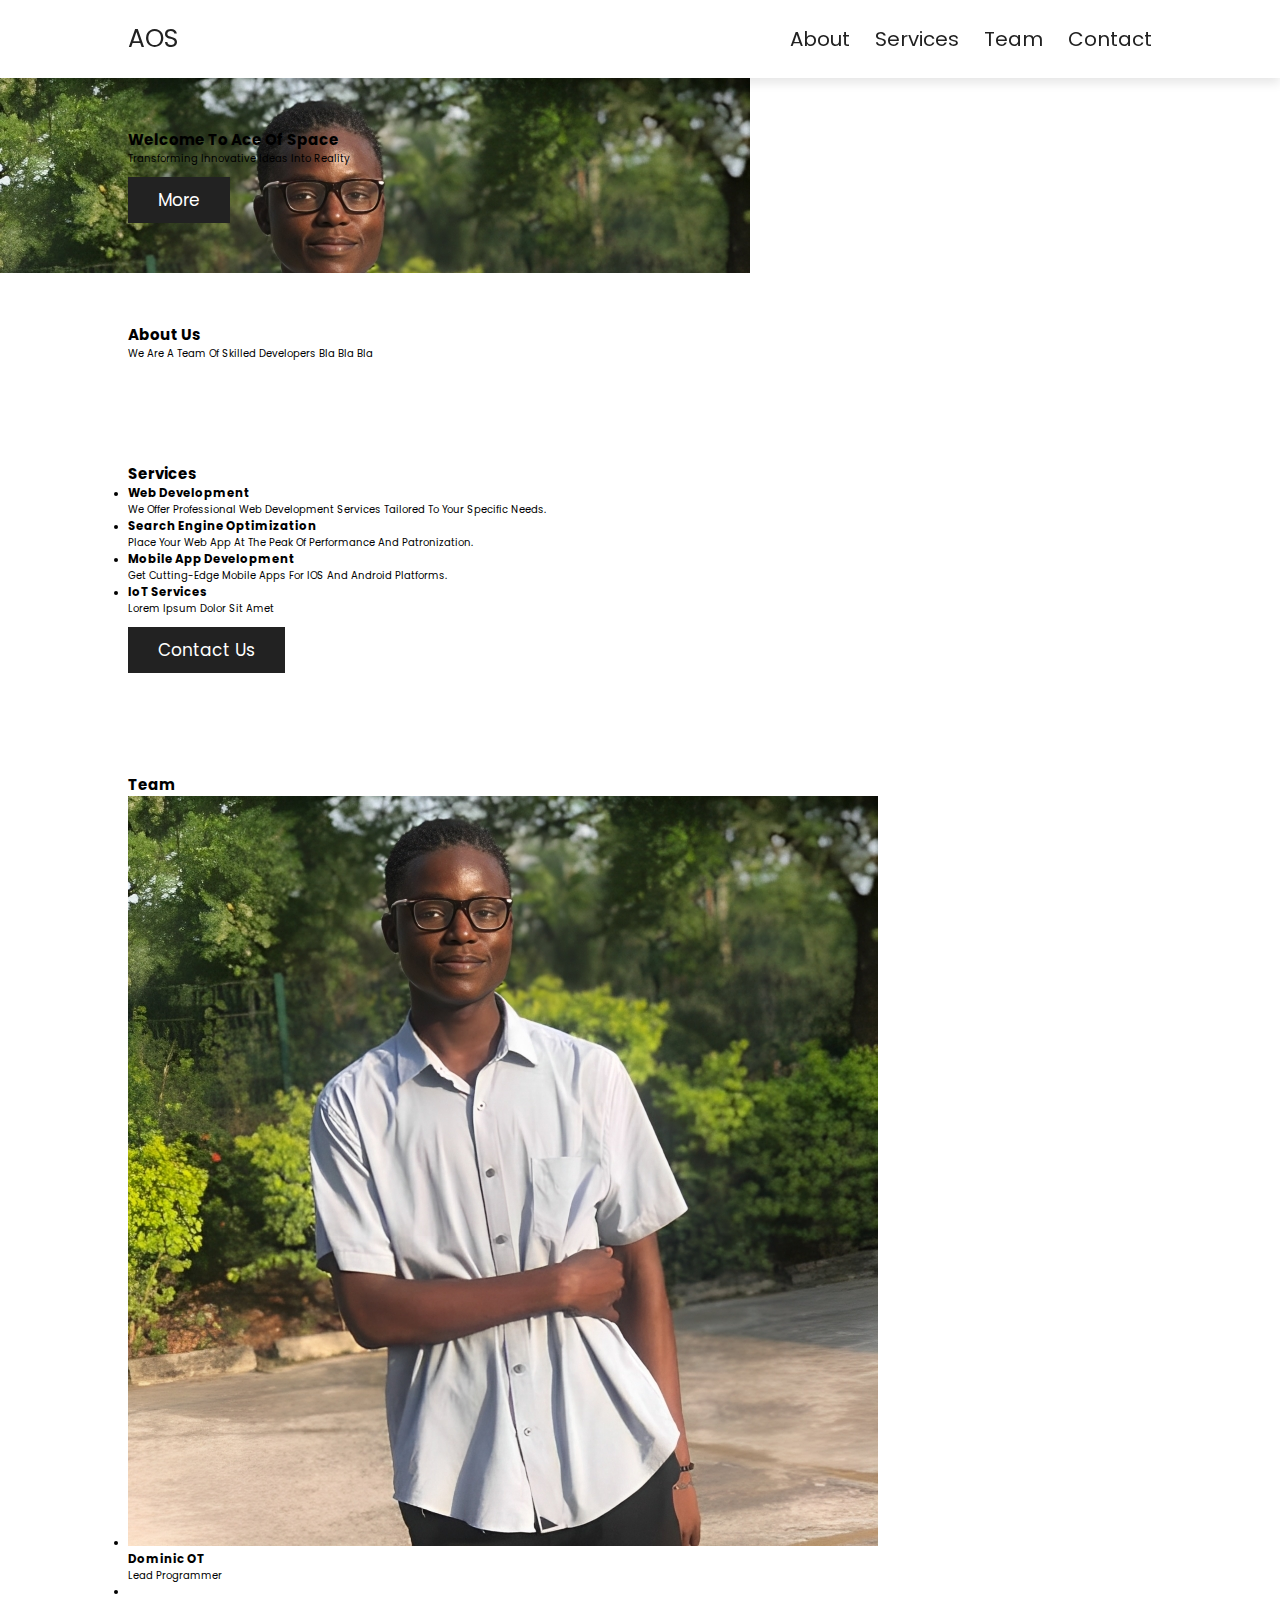
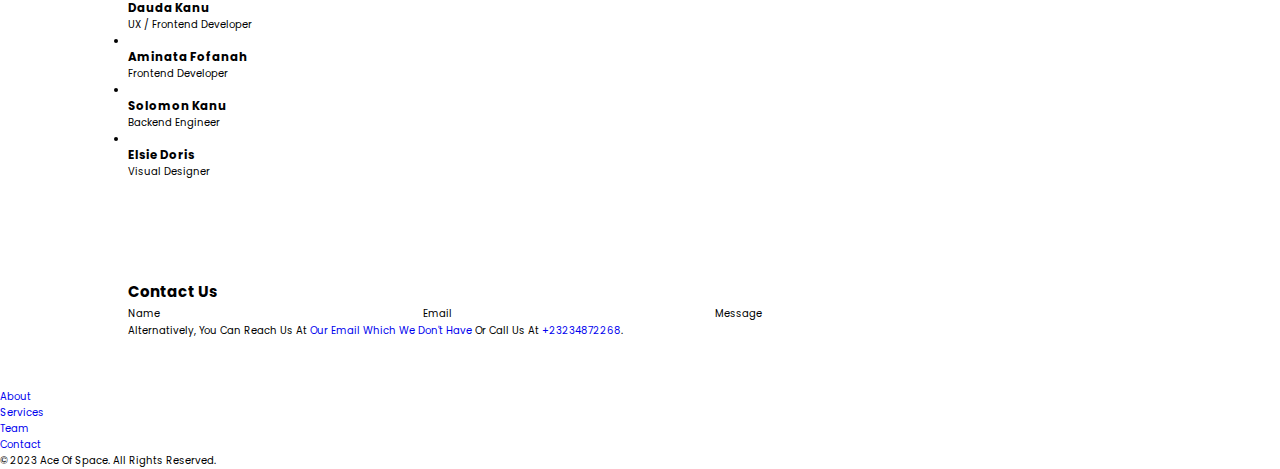
==== public/index.html @ c1888fa3 "Merge pull request #15 from dominicOT/main" ====
<!DOCTYPE html>
<html lang="en">
<head>

  <meta charset="UTF-8">
  <meta http-equiv="X-UA-Compatible" content="IE=edge">
  <meta name="viewport" content="width=device-width, initial-scale=1.0">


  <title> Ace of Space </title>
  <link rel="stylesheet" href="styles/styles.css" >
</head>
  
<body>


  <section class="header">
  
    <a href="index.html" class="logo">AOS</a>
  
    <nav class="navbar">
      <a href="#about"> About </a>
      <a href="#services"> Services </a>
      <a href="#team"> Team </a>
      <a href="#contact"> Contact </a>
    </nav>
  
    <div id="menu-btn" class="fas fa-bars"></div>
  
  </section>
  

<!--   ---------------------------------------------------------------------------------------- -->

  
<!-- intro -->
  <section id="intro" style="background:url(images/dominic.png) no-repeat">
    
    <h2>Welcome to Ace of Space</h2>
    
    <p>Transforming Innovative Ideas Into Reality</p>

    <a href="#contact" class="btn">More</a>
  </section>



<!--   ---------------------------------------------------------------------------------------- -->
  
  <!-- About Us -->
  <section id="about">
    <h2>About Us</h2>
    <p> We are a team of skilled developers bla bla bla </p>
  </section>



<!--   ---------------------------------------------------------------------------------------- -->
  

  <section id="services">
    <h2>Services</h2>
    <ul>
      <li>
        <h3>Web Development</h3>
        <p>We offer professional web development services tailored to your specific needs.</p>
      </li>
      
      <li>
        <h3>Search Engine Optimization</h3>
        <p>Place your web app at the peak of performance and patronization.</p>
      </li>
      
      <li>
        <h3>Mobile App Development</h3>
        <p>Get cutting-edge mobile apps for iOS and Android platforms.</p>
      </li>

      <li>
        <h3>IoT Services</h3>
        <p>lorem ipsum dolor sit amet</p>
      </li>

    </ul>
    
    <a href="#contact" class="btn">Contact Us</a>
  </section>


<!--   ---------------------------------------------------------------------------------------- -->
  
  <!-- Team -->
  <section id="team">
    <h2>Team</h2>
    <ul>
      <li>
        <img src="images/dominic.png" alt="">
        <h3> Dominic OT </h3>
        <p> Lead Programmer </p>
      </li>
      
      <li>
        <img src="images/me.jpg" alt="">
        <h3> Dauda Kanu </h3>
        <p> UX / Frontend Developer </p>
      </li>
      
      <li>
        <img src="aminata.jpg" alt="">
        <h3> Aminata Fofanah </h3>
        <p> Frontend Developer </p>
      </li>
      
      <li>
        <img src="" alt="">
        <h3> Solomon Kanu </h3>
        <p> Backend Engineer </p>
      </li>
      
      <li>
        <img src="" alt="">
        <h3> Elsie Doris </h3>
        <p> Visual Designer </p>
      </li>
      
    </ul>
  </section>


  
<!--   ---------------------------------------------------------------------------------------- -->
  

<section id="contact">
    <h2>Contact Us</h2>
    <form>
      <label>Name</label>
      <input type="text" required>
      
      <label>Email</label>
      <input type="email" required>
      
      <label>Message</label>
      <input type="text" required>
    </form>
    <p>Alternatively, you can reach us at <a href="mailto:info@example.com">our email which we don't have</a> or call us at <a href="tel:+23234872268">+23234872268</a>.</p>
  </section>


<!--   ---------------------------------------------------------------------------------------- -->

  
  <!-- Footer -->
  <footer>
    <nav>
      <ul>
        <li><a href="#about">About</a></li>
        <li><a href="#services">Services</a></li>
        <li><a href="#team">Team</a></li>
        <li><a href="#contact">Contact</a></li>
      </ul>
    </nav>
    <p>&copy; 2023 Ace of Space. All rights reserved.</p>
  </footer>
  
<script src="script.js"></script>

</body>
</html>
---- public/styles/styles.css ----
@import url('https://fonts.googleapis.com/css2?family=Poppins:wght@100;200;300;400;500;600&display=swap');

:root{
   --main-color:#8e44ad;
   --black:#222;
   --white:#fff;
   --light-black:#777;
   --light-white:#fff9;
   --dark-bg:rgba(0,0,0,.7);
   --light-bg:#eee;
   --border:.1rem solid var(--black);
   --box-shadow:0 .5rem 1rem rgba(0,0,0,.1);
   --text-shadow:0 1.5rem 3rem rgba(0,0,0,.3);
}

*{
   font-family: 'Poppins', sans-serif;
   margin:0; padding:0;
   box-sizing: border-box;
   outline: none; border:none;
   text-decoration: none;
   text-transform: capitalize;
}

html{
   font-size: 62.5%;
   overflow-x: hidden;
}

html::-webkit-scrollbar{
   width: 1rem;
}

html::-webkit-scrollbar-track{
   background-color: var(--white);
}

html::-webkit-scrollbar-thumb{
   background-color: var(--main-color);
}

section{
   padding:5rem 10%;
}

@keyframes fadeIn {
   0%{
      transform: scale(0);
      opacity: 0;
   }
}

.heading{
   background-size: cover !important;
   background-position: center !important;
   padding-top: 10rem;
   padding-bottom:15rem;
   display: flex;
   align-items: center;
   justify-content: center;
}

.heading h1{
   font-size: 10rem;
   text-transform: uppercase;
   color:var(--white);
   text-shadow: var(--text-shadow);
}

.btn{
   display: inline-block;
   background: var(--black);
   margin-top: 1rem;
   color:var(--white);
   font-size: 1.7rem;
   padding:1rem 3rem;
   cursor: pointer;
}

.btn:hover{
   background: var(--main-color);
}

.heading-title{
   text-align: center;
   margin-bottom: 3rem;
   font-size: 6rem;
   text-transform: uppercase;
   color:var(--black);
}

.header{
   position: sticky;
   top:0; left:0; right:0;
   z-index: 1000;
   background-color: var(--white);
   display: flex;
   padding-top: 2rem;
   padding-bottom: 2rem;
   box-shadow: var(--box-shadow);
   align-items: center;
   justify-content: space-between;
}

.header .logo{
   font-size: 2.5rem;
   color:var(--black);
}

.header .navbar a{
   font-size: 2rem;
   margin-left: 2rem;
   color:var(--black);
}

.header .navbar span {
   font-size: 2rem;
   margin-left: 2rem;
   color: var(--main-color)
}

.header .navbar a:hover{
   color:var(--main-color);
}

#menu-btn{
   font-size: 2.5rem;
   cursor: pointer;
   color:var(--black);
   display: none;
}

.home{
   padding:0;
}

.home .slide{
   text-align: center;
   padding:2rem;
   display: flex;
   align-items: center;
   justify-content: center;
   background-size: cover !important;
   background-position: center !important;
   min-height: 60rem;
}

.home .slide .content{
   width: 85rem;
   display: none;
}

.home .swiper-slide-active .content{
   display: inline-block;
}

.home .slide .content span{
   display: block;
   font-size: 2.2rem;
   color: var(--light-white);
   padding-bottom: 1rem;
   animation:fadeIn .2s linear backwards .2s;
}

.home .slide .content h3{
   font-size: 6vw;
   color:var(--white);
   text-transform: uppercase;
   line-height: 1;
   text-shadow: var(--text-shadow);
   padding:1rem 0;
   animation:fadeIn .2s linear backwards .4s;
}

.home .slide .content .btn{
   animation:fadeIn .2s linear backwards .6s;
}

.home .swiper-button-next,
.home .swiper-button-prev{
   top:inherit;
   left: inherit;
   bottom: 0;
   right: 0;
   height: 7rem;
   width: 7rem;
   background: var(--white);
   color:var(--black);
}

.home .swiper-button-next:hover,
.home .swiper-button-prev:hover{
   background: var(--main-color);
   color:var(--white);
}

.home .swiper-button-next::after,
.home .swiper-button-prev::after{
   font-size: 2rem;
}

.home .swiper-button-prev{
   right: 7rem;
}

.services .box-container{
   display: grid;
   grid-template-columns: repeat(auto-fit, minmax(16rem, 1fr));
   gap: 1.5rem;
}

.services .box-container .box{
   padding:3rem 2rem;
   text-align: center;
   background: var(--main-color);
   cursor: pointer;
}

.services .box-container .box:hover{
   background: var(--black);
}

.services .box-container .box img{
   height: 7rem;
}

.services .box-container .box h3{
   color:var(--white);
   font-size: 1.7rem;
   padding-top: 1rem;
}

.home-about{
   display: flex;
   align-items: center;
   flex-wrap: wrap;
}

.home-about .image{
   flex:1 1 41rem;
}

.home-about .image img{
   width: 100%;
}

.home-about .content{
   flex:1 1 41rem;
   padding:3rem;
   background: var(--light-bg);
}

.home-about .content h3{
   font-size: 3rem;
   color:var(--black);
}

.home-about .content p{
   font-size: 1.5rem;
   padding:1rem 0;
   line-height: 2;
   color:var(--black);
}

.home-packages{
   background: var(--light-bg);
}

.home-packages .box-container{
   display: grid;
   grid-template-columns: repeat(auto-fit, minmax(30rem, 1fr));
   gap: 2rem;
}

.home-packages .box-container .box{
   border:var(--border);
   box-shadow: var(--box-shadow);
   background: var(--white);
}

.home-packages .box-container .box:hover .image img{
   transform: scale(1.1);
}

.home-packages .box-container .box .image{
   height: 25rem;
   overflow: hidden;
}

.home-packages .box-container .box .image img{
   height: 100%;
   width: 100%;
   object-fit: cover;
   transition: .2s linear;
}

.home-packages .box-container .box .content{
   padding:2rem;
   text-align: center;
}

.home-packages .box-container .box .content h3{
   font-size: 2.5rem;
   color:var(--black);
}

.home-packages .box-container .box .content p{
   font-size: 1.5rem;
   color:var(--light-black);
   line-height: 2;
   padding:1rem 0;
}

.home-packages .load-more{
   text-align: center;
   margin-top: 2rem;
}

.home-offer{
   text-align: center;
}

.home-offer .content{
   max-width:70rem;
   margin:0 auto;
}

.home-offer .content h3{
   font-size: 3.5rem;
   text-transform: uppercase;
   color:var(--black);
}

.home-offer .content p{
   font-size: 1.5rem;
   color:var(--light-black);
   line-height: 2;
   padding:1rem 0;
}

.about{
   display: flex;
   align-items: center;
   flex-wrap: wrap;
   gap:3rem;
}

.about .image{
   flex:1 1 41rem;
}

.about .image img{
   width: 100%;
}

.about .content{
   flex:1 1 41rem;
   text-align: center;
}

.about .content h3{
   font-size: 3rem;
   color:var(--black);
}

.about .content p{
   font-size: 1.5rem;
   color:var(--light-black);
   line-height: 2;
   padding:1rem 0;
}

.about .content .icons-container{
   margin-top: 2rem;
   display: flex;
   flex-wrap: wrap;
   gap:1.5rem;
   align-items: flex-end;
}

.about .content .icons-container .icons{
   background: var(--light-bg);
   padding:2rem;
   flex:1 1 16rem;
}

.about .content .icons-container .icons i{
   font-size: 4rem;
   margin-bottom: 2rem;
   color:var(--main-color);
}

.about .content .icons-container .icons span{
   font-size: 1.5rem;
   color:var(--light-black);
   display:block;
}

.reviews{
   background: var(--light-bg);
}

.reviews .slide{
   padding:2rem;
   border:var(--border);
   background: var(--white);
   text-align: center;
   box-shadow: var(--box-shadow);
   user-select: none;
}

.reviews .slide .stars{
   padding-bottom: .5rem;
}

.reviews .slide .stars i{
   font-size: 1.7rem;
   color:var(--main-color);
}

.reviews .slide p{
   font-size: 1.5rem;
   color:var(--light-black);
   line-height: 2;
   padding:1rem 0;
}

.reviews .slide h3{
   font-size: 2rem;
   color:var(--black);
}

.reviews .slide span{
   font-size: 1.5rem;
   color:var(--main-color);
   display: block;
}

.reviews .slide img{
   height: 7rem;
   width: 7rem;
   border-radius: 50%;
   margin-top: 1rem;
}

.packages .box-container{
   display: grid;
   grid-template-columns: repeat(auto-fit, minmax(30rem, 1fr));
   gap: 2rem;
}

.packages .box-container .box{
   border:var(--border);
   box-shadow: var(--box-shadow);
   background: var(--white);
   display: none;
}

.packages .box-container .box:nth-child(1),
.packages .box-container .box:nth-child(2),
.packages .box-container .box:nth-child(3),
.packages .box-container .box:nth-child(4),
.packages .box-container .box:nth-child(5),
.packages .box-container .box:nth-child(6){
   display: inline-block;
}

.packages .box-container .box:hover .image img{
   transform: scale(1.1);
}

.packages .box-container .box .image{
   height: 25rem;
   overflow: hidden;
}

.packages .box-container .box .image img{
   height: 100%;
   width: 100%;
   object-fit: cover;
   transition: .2s linear;
}

.packages .box-container .box .content{
   padding:2rem;
   text-align: center;
}

.packages .box-container .box .content h3{
   font-size: 2.5rem;
   color:var(--black);
}

.packages .box-container .box .content p{
   font-size: 1.5rem;
   color:var(--light-black);
   line-height: 2;
   padding:1rem 0;
}

.packages .load-more{
   text-align: center;
   margin-top: 2rem;
}

.booking .book-form{
   padding:2rem;
   background: var(--light-bg);
}

.booking .book-form .flex{
   display: flex;
   flex-wrap: wrap;
   gap:2rem;
}

.booking .book-form .flex .inputBox{
   flex:1 1 41rem;
}

.booking .book-form .flex .inputBox input{
   width: 100%;
   padding:1.2rem 1.4rem;
   font-size: 1.6rem;
   color:var(--light-black);
   text-transform: none;
   margin-top: 1.5rem;
   border:var(--border);
}

.booking .book-form .flex .inputBox input:focus{
   background: var(--black);
   color:var(--white);
}

.booking .book-form .flex .inputBox input:focus::placeholder{
   color:var(--light-white);
}

.booking .book-form .flex .inputBox span{
   font-size: 1.5rem;
   color:var(--light-black);
}

.booking .book-form .btn{
   margin-top: 2rem;
}

.questions .qanda{
   padding:2rem;
   background: var(--light-bg);
}

.questions .qanda .flex{
   display: flex;
   flex-wrap: wrap;
   gap:2rem;
}

.questions .qanda .flex .inputBox{
   flex:1 1 41rem;
}

.questions .qanda .flex .inputBox input{
   width: 100%;
   padding:1.2rem 1.4rem;
   font-size: 1.6rem;
   color:var(--light-black);
   text-transform: none;
   margin-top: 1.5rem;
   border:var(--border);
}

.questions .qanda .flex .inputBox input:focus{
   background: var(--black);
   color:var(--white);
}

.questions .qanda .flex .inputBox input:focus::placeholder{
   color:var(--light-white);
}

.questions .qanda .flex .inputBox span{
   font-size: 1.5rem;
   color:var(--light-black);
}

.questions .qanda .btn{
   margin-top: 2rem;
}










.footer{
   background: url(../images/footer-bg.jpg) no-repeat;
   background-size: cover;
   background-position: center;
}

.footer .box-container{
   display: grid;
   grid-template-columns: repeat(auto-fit, minmax(25rem, 1fr));
   gap: 3rem;
}

.footer .box-container .box h3{
   color:var(--white);
   font-size: 2.5rem;
   padding-bottom: 2rem;
}

.footer .box-container .box a{
   color:var(--light-white);
   font-size: 1.5rem;
   padding-bottom: 1.5rem;
   display: block;
   text-transform: lowercase;
}

.footer .box-container .box a i{
   color:var(--main-color);
   padding-right: .5rem;
   transition: .2s linear;
}

.footer .box-container .box a:hover i{
   padding-right: 2rem;
}

.footer .credit{
   text-align: center;
   padding-top: 3rem;
   margin-top: 3rem;
   border-top: .1rem solid var(--light-white);
   font-size: 2rem;
   color:var(--white);
}

.footer .credit span{
   color:var(--main-color);
   text-transform: lowercase;
}
















/* media queries  */

@media (max-width:1200px){

   section{
      padding:3rem 5%;
   }

}

@media (max-width:991px){

   html{
      font-size: 55%;
   }

   section{
      padding:3rem 2rem;
   }

   .home .slide .content h3{
      font-size: 10vw;
   }

}

@media (max-width:768px){

   .heading h1{
      font-size: 4rem;
   }

   #menu-btn{
      display: inline-block;
      transition: .2s linear;
   }

   #menu-btn.fa-times{
      transform: rotate(180deg);
   }

   .header .navbar{
      position: absolute;
      top:99%; left:0; right:0;
      background-color: var(--white);
      border-top: var(--border);
      padding:2rem;
      transition: .2s linear;
      clip-path: polygon(0 0, 100% 0, 100% 0, 0 0);
   }

   .header .navbar.active{
      clip-path: polygon(0 0, 100% 0, 100% 100%, 0 100%);
   }

   .header .navbar a{
      display: block;
      margin:2rem;
      text-align: center;
   }

}

@media (max-width:450px){

   html{
      font-size: 50%;
   }

   .heading-title{
      font-size: 3.5rem;
   }

}
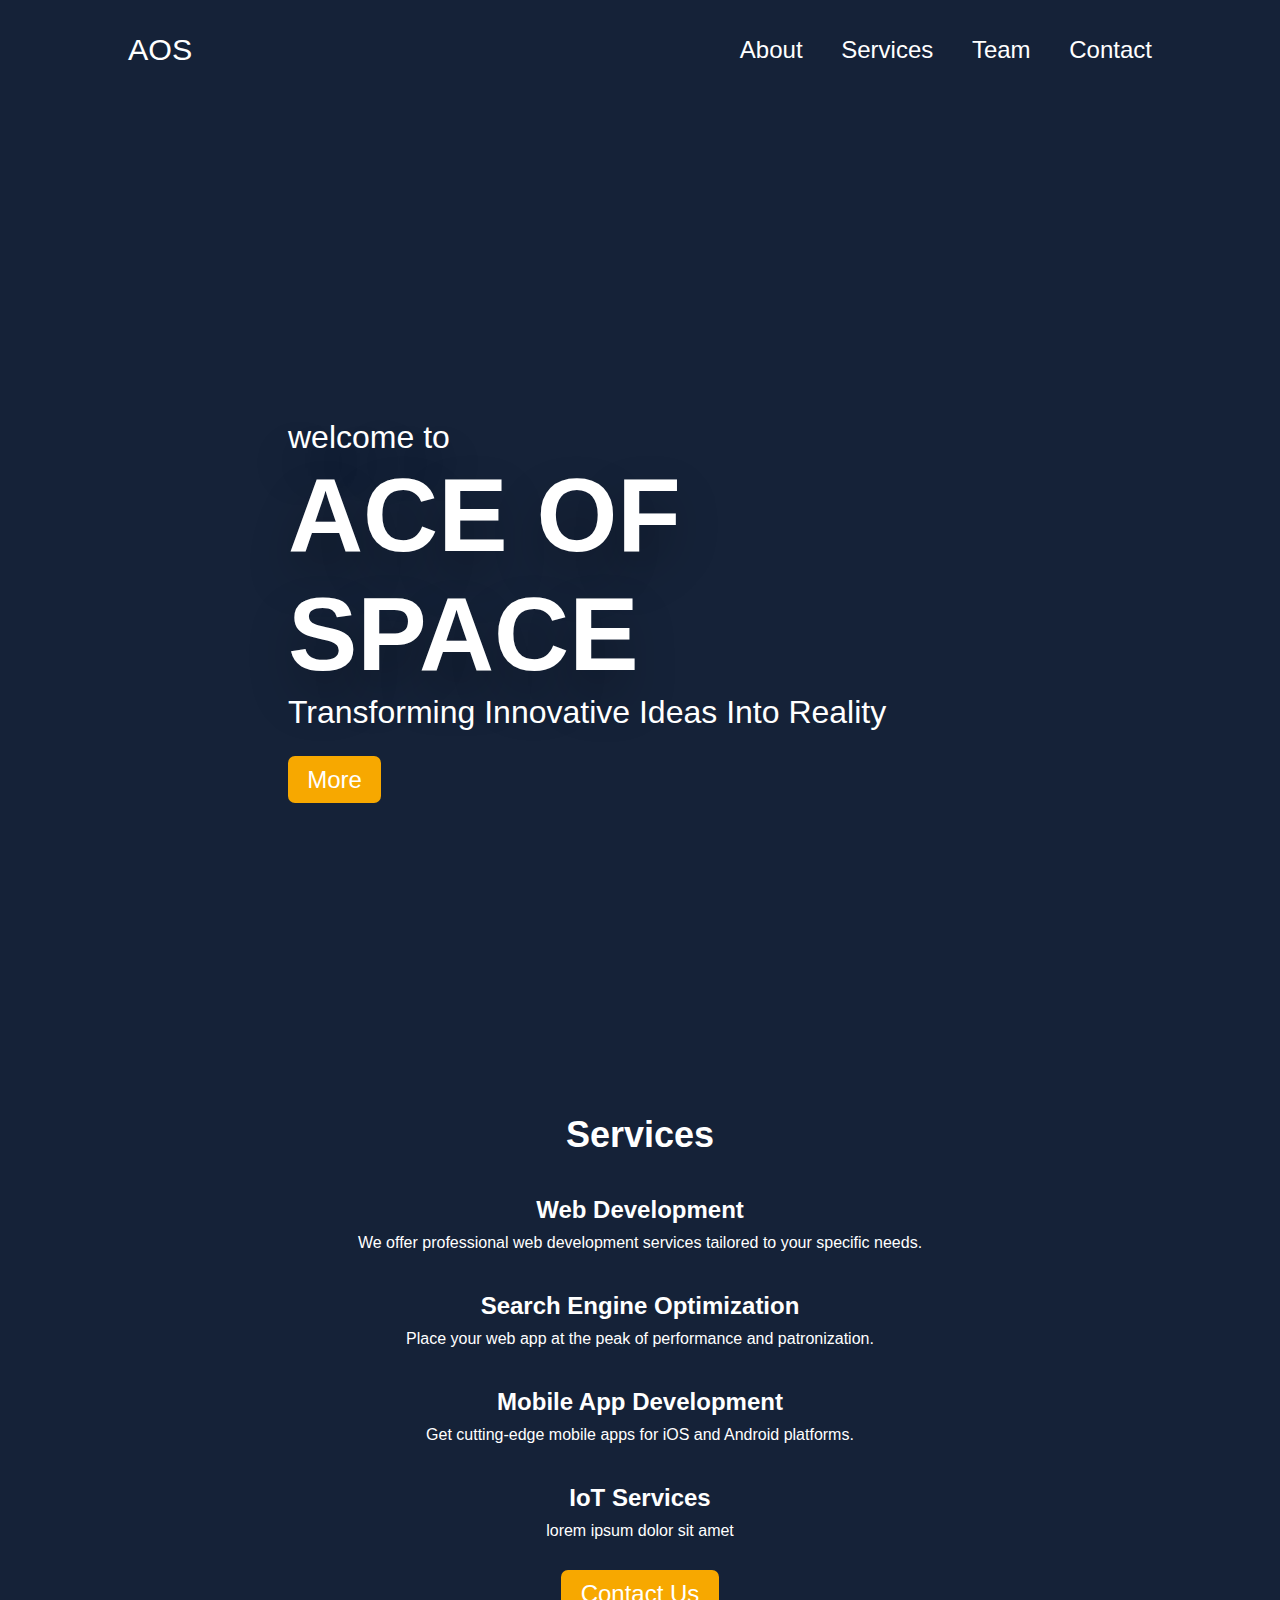
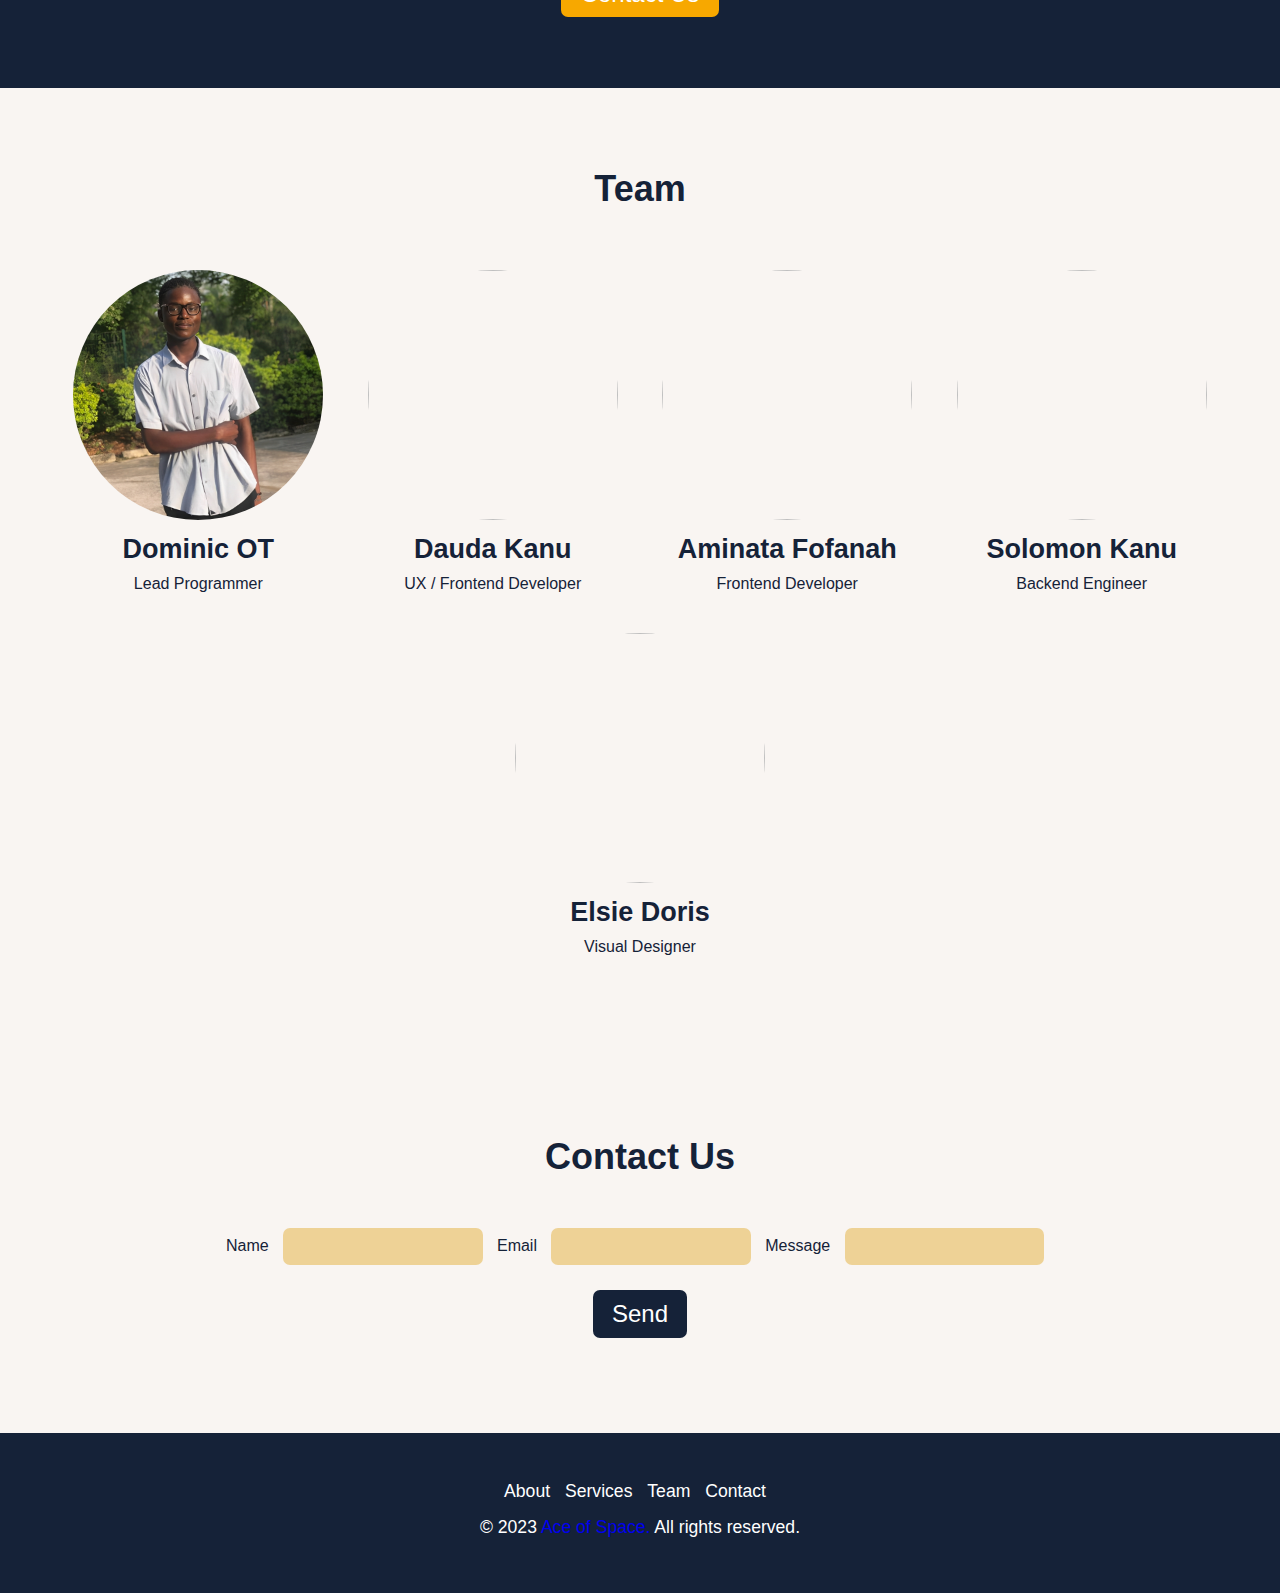
==== commit e7e7034e: "Merge pull request #17 from dominicOT/main" ====
--- a/public/index.html
+++ b/public/index.html
@@ -34,24 +34,30 @@
 
   
 <!-- intro -->
-  <section id="intro" style="background:url(images/dominic.png) no-repeat">
+  <section id="intro" style="background:url(images/team.jpeg) no-repeat">
     
-    <h2>Welcome to Ace of Space</h2>
-    
-    <p>Transforming Innovative Ideas Into Reality</p>
+    <div class="aos">
+      <p style="text-transform: lowercase;">Welcome to</p>
+      <h2>Ace of Space</h2>
+    </div>
 
-    <a href="#contact" class="btn">More</a>
+    <div class="aos-body">
+      <p> Transforming Innovative Ideas Into Reality </p>
+      <a href="#contact" class="btn">More</a>
+    </div>
+
   </section>
 
 
 
 <!--   ---------------------------------------------------------------------------------------- -->
   
-  <!-- About Us -->
+  <!-- About Us
   <section id="about">
     <h2>About Us</h2>
     <p> We are a team of skilled developers bla bla bla </p>
-  </section>
+
+  </section> -->
 
 
 
@@ -60,7 +66,7 @@
 
   <section id="services">
     <h2>Services</h2>
-    <ul>
+    <ul class="rows">
       <li>
         <h3>Web Development</h3>
         <p>We offer professional web development services tailored to your specific needs.</p>
@@ -94,13 +100,13 @@
     <h2>Team</h2>
     <ul>
       <li>
-        <img src="images/dominic.png" alt="">
+        <a href="https://github.com/dominicOT"><img src="images/dominic.png" alt=""></a>
         <h3> Dominic OT </h3>
         <p> Lead Programmer </p>
       </li>
       
       <li>
-        <img src="images/me.jpg" alt="">
+        <img src="images/dauda.png" alt="">
         <h3> Dauda Kanu </h3>
         <p> UX / Frontend Developer </p>
       </li>
@@ -143,7 +149,8 @@
       <label>Message</label>
       <input type="text" required>
     </form>
-    <p>Alternatively, you can reach us at <a href="mailto:info@example.com">our email which we don't have</a> or call us at <a href="tel:+23234872268">+23234872268</a>.</p>
+    <button class="btn"> Send </button>
+    <!-- <p style="text-transform: none;">Alternatively, you can reach us at <a href="mailto:info@example.com">our email which we don't have</a> or call us at <a href="tel:+23234872268">+23234872268</a>.</p> -->
   </section>
 
 
@@ -160,7 +167,7 @@
         <li><a href="#contact">Contact</a></li>
       </ul>
     </nav>
-    <p>&copy; 2023 Ace of Space. All rights reserved.</p>
+    <p>&copy; 2023 <a href="https://github.com/ace-of-space">Ace of Space.</a> All rights reserved.</p>
   </footer>
   
 <script src="script.js"></script>
--- a/public/styles/styles.css
+++ b/public/styles/styles.css
@@ -1,739 +1,329 @@
-@import url('https://fonts.googleapis.com/css2?family=Poppins:wght@100;200;300;400;500;600&display=swap');
-
-:root{
-   --main-color:#8e44ad;
-   --black:#222;
-   --white:#fff;
-   --light-black:#777;
-   --light-white:#fff9;
-   --dark-bg:rgba(0,0,0,.7);
-   --light-bg:#eee;
-   --border:.1rem solid var(--black);
-   --box-shadow:0 .5rem 1rem rgba(0,0,0,.1);
-   --text-shadow:0 1.5rem 3rem rgba(0,0,0,.3);
-}
-
-*{
-   font-family: 'Poppins', sans-serif;
-   margin:0; padding:0;
-   box-sizing: border-box;
-   outline: none; border:none;
-   text-decoration: none;
-   text-transform: capitalize;
-}
-
-html{
-   font-size: 62.5%;
-   overflow-x: hidden;
+
+* {
+  font-family: 'Poppins', sans-serif;
+  margin:0; padding:0;
+  box-sizing: border-box;
+  outline: none; border:none;
+  text-decoration: none;
+  text-transform: none;
+}
+
+html {
+  overflow-x: hidden;
 }
 
 html::-webkit-scrollbar{
-   width: 1rem;
+  width: 0.5rem;
 }
 
 html::-webkit-scrollbar-track{
-   background-color: var(--white);
+  background-color: #fff;
 }
 
 html::-webkit-scrollbar-thumb{
-   background-color: var(--main-color);
-}
-
-section{
-   padding:5rem 10%;
-}
-
-@keyframes fadeIn {
-   0%{
-      transform: scale(0);
-      opacity: 0;
-   }
-}
-
-.heading{
-   background-size: cover !important;
-   background-position: center !important;
-   padding-top: 10rem;
-   padding-bottom:15rem;
-   display: flex;
-   align-items: center;
-   justify-content: center;
-}
-
-.heading h1{
-   font-size: 10rem;
-   text-transform: uppercase;
-   color:var(--white);
-   text-shadow: var(--text-shadow);
-}
-
-.btn{
-   display: inline-block;
-   background: var(--black);
-   margin-top: 1rem;
-   color:var(--white);
-   font-size: 1.7rem;
-   padding:1rem 3rem;
-   cursor: pointer;
-}
-
-.btn:hover{
-   background: var(--main-color);
-}
-
-.heading-title{
-   text-align: center;
-   margin-bottom: 3rem;
-   font-size: 6rem;
-   text-transform: uppercase;
-   color:var(--black);
-}
-
-.header{
-   position: sticky;
-   top:0; left:0; right:0;
-   z-index: 1000;
-   background-color: var(--white);
-   display: flex;
-   padding-top: 2rem;
-   padding-bottom: 2rem;
-   box-shadow: var(--box-shadow);
-   align-items: center;
-   justify-content: space-between;
-}
-
-.header .logo{
-   font-size: 2.5rem;
-   color:var(--black);
-}
-
-.header .navbar a{
-   font-size: 2rem;
-   margin-left: 2rem;
-   color:var(--black);
-}
-
-.header .navbar span {
-   font-size: 2rem;
-   margin-left: 2rem;
-   color: var(--main-color)
-}
-
-.header .navbar a:hover{
-   color:var(--main-color);
+  background-color: rgb(247, 168, 0);
+}
+
+
+
+body {
+  background-color: #152238;
+}
+
+.btn {
+  background-color: rgb(247, 168, 0);
+  color: #fff;
+  padding-left: 1.2rem;
+  padding-right: 1.2rem;
+  padding-top: .6rem;
+  padding-bottom: .6rem;
+  border-radius: 7px;
+  text-decoration: none;
+  font-size: 1.5rem;
+} 
+
+.btn:hover {
+  background-color: transparent;
+  border-color: rgb(247, 168, 0);
+}
+
+section {
+  padding:5rem 10%;
+}
+
+.header {
+  position: sticky;
+  top: 0;
+  left: 0;
+  right: 0;
+  z-index: 1000;
+  background-color: #152238;
+  display: flex;
+  padding-top: 2rem;
+  padding-bottom: 2rem;
+  box-shadow: var(--box-shadow);
+  align-items: center;
+  justify-content: space-between;
+}
+
+.header .logo {
+  text-transform: capitalize;
+  font-size: 1.9rem;
+  color: #fff;
+}
+
+.header .navbar a {
+  font-size: 1.5rem;
+  margin-left: 2rem;
+  color: #fff;
+}
+
+.header .navbar a:hover {
+  color: rgb(247, 168, 0);
 }
 
 #menu-btn{
-   font-size: 2.5rem;
-   cursor: pointer;
-   color:var(--black);
-   display: none;
-}
-
-.home{
-   padding:0;
-}
-
-.home .slide{
-   text-align: center;
-   padding:2rem;
-   display: flex;
-   align-items: center;
-   justify-content: center;
-   background-size: cover !important;
-   background-position: center !important;
-   min-height: 60rem;
-}
-
-.home .slide .content{
-   width: 85rem;
-   display: none;
-}
-
-.home .swiper-slide-active .content{
-   display: inline-block;
-}
-
-.home .slide .content span{
-   display: block;
-   font-size: 2.2rem;
-   color: var(--light-white);
-   padding-bottom: 1rem;
-   animation:fadeIn .2s linear backwards .2s;
-}
-
-.home .slide .content h3{
-   font-size: 6vw;
-   color:var(--white);
-   text-transform: uppercase;
-   line-height: 1;
-   text-shadow: var(--text-shadow);
-   padding:1rem 0;
-   animation:fadeIn .2s linear backwards .4s;
-}
-
-.home .slide .content .btn{
-   animation:fadeIn .2s linear backwards .6s;
-}
-
-.home .swiper-button-next,
-.home .swiper-button-prev{
-   top:inherit;
-   left: inherit;
-   bottom: 0;
-   right: 0;
-   height: 7rem;
-   width: 7rem;
-   background: var(--white);
-   color:var(--black);
-}
-
-.home .swiper-button-next:hover,
-.home .swiper-button-prev:hover{
-   background: var(--main-color);
-   color:var(--white);
-}
-
-.home .swiper-button-next::after,
-.home .swiper-button-prev::after{
-   font-size: 2rem;
-}
-
-.home .swiper-button-prev{
-   right: 7rem;
-}
-
-.services .box-container{
-   display: grid;
-   grid-template-columns: repeat(auto-fit, minmax(16rem, 1fr));
-   gap: 1.5rem;
-}
-
-.services .box-container .box{
-   padding:3rem 2rem;
-   text-align: center;
-   background: var(--main-color);
-   cursor: pointer;
-}
-
-.services .box-container .box:hover{
-   background: var(--black);
-}
-
-.services .box-container .box img{
-   height: 7rem;
-}
-
-.services .box-container .box h3{
-   color:var(--white);
-   font-size: 1.7rem;
-   padding-top: 1rem;
-}
-
-.home-about{
-   display: flex;
-   align-items: center;
-   flex-wrap: wrap;
-}
-
-.home-about .image{
-   flex:1 1 41rem;
-}
-
-.home-about .image img{
-   width: 100%;
-}
-
-.home-about .content{
-   flex:1 1 41rem;
-   padding:3rem;
-   background: var(--light-bg);
-}
-
-.home-about .content h3{
-   font-size: 3rem;
-   color:var(--black);
-}
-
-.home-about .content p{
-   font-size: 1.5rem;
-   padding:1rem 0;
-   line-height: 2;
-   color:var(--black);
-}
-
-.home-packages{
-   background: var(--light-bg);
-}
-
-.home-packages .box-container{
-   display: grid;
-   grid-template-columns: repeat(auto-fit, minmax(30rem, 1fr));
-   gap: 2rem;
-}
-
-.home-packages .box-container .box{
-   border:var(--border);
-   box-shadow: var(--box-shadow);
-   background: var(--white);
-}
-
-.home-packages .box-container .box:hover .image img{
-   transform: scale(1.1);
-}
-
-.home-packages .box-container .box .image{
-   height: 25rem;
-   overflow: hidden;
-}
-
-.home-packages .box-container .box .image img{
-   height: 100%;
-   width: 100%;
-   object-fit: cover;
-   transition: .2s linear;
-}
-
-.home-packages .box-container .box .content{
-   padding:2rem;
-   text-align: center;
-}
-
-.home-packages .box-container .box .content h3{
-   font-size: 2.5rem;
-   color:var(--black);
-}
-
-.home-packages .box-container .box .content p{
-   font-size: 1.5rem;
-   color:var(--light-black);
-   line-height: 2;
-   padding:1rem 0;
-}
-
-.home-packages .load-more{
-   text-align: center;
-   margin-top: 2rem;
-}
-
-.home-offer{
-   text-align: center;
-}
-
-.home-offer .content{
-   max-width:70rem;
-   margin:0 auto;
-}
-
-.home-offer .content h3{
-   font-size: 3.5rem;
-   text-transform: uppercase;
-   color:var(--black);
-}
-
-.home-offer .content p{
-   font-size: 1.5rem;
-   color:var(--light-black);
-   line-height: 2;
-   padding:1rem 0;
-}
-
-.about{
-   display: flex;
-   align-items: center;
-   flex-wrap: wrap;
-   gap:3rem;
-}
-
-.about .image{
-   flex:1 1 41rem;
-}
-
-.about .image img{
-   width: 100%;
-}
-
-.about .content{
-   flex:1 1 41rem;
-   text-align: center;
-}
-
-.about .content h3{
-   font-size: 3rem;
-   color:var(--black);
-}
-
-.about .content p{
-   font-size: 1.5rem;
-   color:var(--light-black);
-   line-height: 2;
-   padding:1rem 0;
-}
-
-.about .content .icons-container{
-   margin-top: 2rem;
-   display: flex;
-   flex-wrap: wrap;
-   gap:1.5rem;
-   align-items: flex-end;
-}
-
-.about .content .icons-container .icons{
-   background: var(--light-bg);
-   padding:2rem;
-   flex:1 1 16rem;
-}
-
-.about .content .icons-container .icons i{
-   font-size: 4rem;
-   margin-bottom: 2rem;
-   color:var(--main-color);
-}
-
-.about .content .icons-container .icons span{
-   font-size: 1.5rem;
-   color:var(--light-black);
-   display:block;
-}
-
-.reviews{
-   background: var(--light-bg);
-}
-
-.reviews .slide{
-   padding:2rem;
-   border:var(--border);
-   background: var(--white);
-   text-align: center;
-   box-shadow: var(--box-shadow);
-   user-select: none;
-}
-
-.reviews .slide .stars{
-   padding-bottom: .5rem;
-}
-
-.reviews .slide .stars i{
-   font-size: 1.7rem;
-   color:var(--main-color);
-}
-
-.reviews .slide p{
-   font-size: 1.5rem;
-   color:var(--light-black);
-   line-height: 2;
-   padding:1rem 0;
-}
-
-.reviews .slide h3{
-   font-size: 2rem;
-   color:var(--black);
-}
-
-.reviews .slide span{
-   font-size: 1.5rem;
-   color:var(--main-color);
-   display: block;
-}
-
-.reviews .slide img{
-   height: 7rem;
-   width: 7rem;
-   border-radius: 50%;
-   margin-top: 1rem;
-}
-
-.packages .box-container{
-   display: grid;
-   grid-template-columns: repeat(auto-fit, minmax(30rem, 1fr));
-   gap: 2rem;
-}
-
-.packages .box-container .box{
-   border:var(--border);
-   box-shadow: var(--box-shadow);
-   background: var(--white);
-   display: none;
-}
-
-.packages .box-container .box:nth-child(1),
-.packages .box-container .box:nth-child(2),
-.packages .box-container .box:nth-child(3),
-.packages .box-container .box:nth-child(4),
-.packages .box-container .box:nth-child(5),
-.packages .box-container .box:nth-child(6){
-   display: inline-block;
-}
-
-.packages .box-container .box:hover .image img{
-   transform: scale(1.1);
-}
-
-.packages .box-container .box .image{
-   height: 25rem;
-   overflow: hidden;
-}
-
-.packages .box-container .box .image img{
-   height: 100%;
-   width: 100%;
-   object-fit: cover;
-   transition: .2s linear;
-}
-
-.packages .box-container .box .content{
-   padding:2rem;
-   text-align: center;
-}
-
-.packages .box-container .box .content h3{
-   font-size: 2.5rem;
-   color:var(--black);
-}
-
-.packages .box-container .box .content p{
-   font-size: 1.5rem;
-   color:var(--light-black);
-   line-height: 2;
-   padding:1rem 0;
-}
-
-.packages .load-more{
-   text-align: center;
-   margin-top: 2rem;
-}
-
-.booking .book-form{
-   padding:2rem;
-   background: var(--light-bg);
-}
-
-.booking .book-form .flex{
-   display: flex;
-   flex-wrap: wrap;
-   gap:2rem;
-}
-
-.booking .book-form .flex .inputBox{
-   flex:1 1 41rem;
-}
-
-.booking .book-form .flex .inputBox input{
-   width: 100%;
-   padding:1.2rem 1.4rem;
-   font-size: 1.6rem;
-   color:var(--light-black);
-   text-transform: none;
-   margin-top: 1.5rem;
-   border:var(--border);
-}
-
-.booking .book-form .flex .inputBox input:focus{
-   background: var(--black);
-   color:var(--white);
-}
-
-.booking .book-form .flex .inputBox input:focus::placeholder{
-   color:var(--light-white);
-}
-
-.booking .book-form .flex .inputBox span{
-   font-size: 1.5rem;
-   color:var(--light-black);
-}
-
-.booking .book-form .btn{
-   margin-top: 2rem;
-}
-
-.questions .qanda{
-   padding:2rem;
-   background: var(--light-bg);
-}
-
-.questions .qanda .flex{
-   display: flex;
-   flex-wrap: wrap;
-   gap:2rem;
-}
-
-.questions .qanda .flex .inputBox{
-   flex:1 1 41rem;
-}
-
-.questions .qanda .flex .inputBox input{
-   width: 100%;
-   padding:1.2rem 1.4rem;
-   font-size: 1.6rem;
-   color:var(--light-black);
-   text-transform: none;
-   margin-top: 1.5rem;
-   border:var(--border);
-}
-
-.questions .qanda .flex .inputBox input:focus{
-   background: var(--black);
-   color:var(--white);
-}
-
-.questions .qanda .flex .inputBox input:focus::placeholder{
-   color:var(--light-white);
-}
-
-.questions .qanda .flex .inputBox span{
-   font-size: 1.5rem;
-   color:var(--light-black);
-}
-
-.questions .qanda .btn{
-   margin-top: 2rem;
-}
-
-
-
-
-
-
-
-
-
-
-.footer{
-   background: url(../images/footer-bg.jpg) no-repeat;
-   background-size: cover;
-   background-position: center;
-}
-
-.footer .box-container{
-   display: grid;
-   grid-template-columns: repeat(auto-fit, minmax(25rem, 1fr));
-   gap: 3rem;
-}
-
-.footer .box-container .box h3{
-   color:var(--white);
-   font-size: 2.5rem;
-   padding-bottom: 2rem;
-}
-
-.footer .box-container .box a{
-   color:var(--light-white);
-   font-size: 1.5rem;
-   padding-bottom: 1.5rem;
-   display: block;
-   text-transform: lowercase;
-}
-
-.footer .box-container .box a i{
-   color:var(--main-color);
-   padding-right: .5rem;
-   transition: .2s linear;
-}
-
-.footer .box-container .box a:hover i{
-   padding-right: 2rem;
-}
-
-.footer .credit{
-   text-align: center;
-   padding-top: 3rem;
-   margin-top: 3rem;
-   border-top: .1rem solid var(--light-white);
-   font-size: 2rem;
-   color:var(--white);
-}
-
-.footer .credit span{
-   color:var(--main-color);
-   text-transform: lowercase;
-}
-
-
-
-
-
-
-
-
-
-
-
-
-
-
-
-
-/* media queries  */
-
-@media (max-width:1200px){
-
-   section{
-      padding:3rem 5%;
-   }
-
-}
-
-@media (max-width:991px){
-
-   html{
-      font-size: 55%;
-   }
-
-   section{
-      padding:3rem 2rem;
-   }
-
-   .home .slide .content h3{
-      font-size: 10vw;
-   }
-
-}
-
-@media (max-width:768px){
-
-   .heading h1{
-      font-size: 4rem;
-   }
-
-   #menu-btn{
-      display: inline-block;
-      transition: .2s linear;
-   }
-
-   #menu-btn.fa-times{
-      transform: rotate(180deg);
-   }
-
-   .header .navbar{
-      position: absolute;
-      top:99%; left:0; right:0;
-      background-color: var(--white);
-      border-top: var(--border);
-      padding:2rem;
-      transition: .2s linear;
-      clip-path: polygon(0 0, 100% 0, 100% 0, 0 0);
-   }
-
-   .header .navbar.active{
-      clip-path: polygon(0 0, 100% 0, 100% 100%, 0 100%);
-   }
-
-   .header .navbar a{
-      display: block;
-      margin:2rem;
-      text-align: center;
-   }
-
-}
-
-@media (max-width:450px){
-
-   html{
-      font-size: 50%;
-   }
-
-   .heading-title{
-      font-size: 3.5rem;
-   }
-
-}
+  font-size: 2.5rem;
+  cursor: pointer;
+  color: #000;
+  display: none;
+}
+
+
+
+#intro {
+  background-size: cover !important;
+  background-position: center !important;
+  padding-top: 10rem;
+  padding-bottom:15rem;
+  display: block;
+  align-items: center;
+  justify-content: center;
+  animation: fadeIn .5s linear backwards .5s;
+}
+
+.aos {
+  display: block;
+  padding-top: 10rem;
+  padding-left: 10rem;
+  padding-right: 10rem;
+  padding-bottom: 0;
+}
+
+.aos h2 {
+  font-size: 6.5rem;
+  /* margin: 15px; */
+  text-transform: uppercase;
+  color: #fff;
+  text-shadow: 0 1.5rem 3rem rgba(0,0,0,.3);
+}
+
+.aos p {
+  font-size: 2rem;
+  color: #fff;
+  text-shadow: 0 1.5rem 3rem rgba(0,0,0,.3);
+  text-transform: none;
+}
+
+.aos-body {
+  display: block;
+  padding-left: 10rem;
+}
+
+.aos-body p {
+  color: #fff;
+  font-size: 2rem;
+  font-weight: 20px;
+  /* margin: 25px; */
+  margin-bottom: 35px;
+}
+
+
+
+
+
+
+#about {
+  background-color: #fff;
+  padding: 8rem;
+  border-radius: 9px;
+  text-align: center;
+  color: #152238;
+}
+
+#about h2 {
+  font-size: 36px;
+  margin: 0;
+}
+
+#about p {
+  font-size: 18px;
+  margin-top: 10px;
+}
+
+
+
+/* services */
+
+#services {
+  display: block;
+
+  background-color: #152238;
+  padding: 80px 20px;
+  text-align: center;
+  color: #fff;
+}
+
+#services h2 {
+  font-size: 36px;
+  margin: 0;
+}
+
+#services ul {
+  display: grid;
+  /* grid-template-columns: 100px 250px 100px 100px; */
+  grid-template-columns: ;
+  column-gap: 30px;
+  list-style: none;
+  padding: 0;
+  margin-top: 40px;
+}
+
+#services li {
+  margin-bottom: 40px;
+}
+
+#services h3 {
+  font-size: 24px;
+  margin: 0;
+}
+
+#services p {
+  margin-top: 10px;
+}
+
+/* #services .cta-button {
+  font-size: .5rem;
+  display: inline-block;
+  padding: 7px 15px;
+  background-color: #f9f5f2;
+  color: #152238;
+  text-decoration: none;
+  border-radius: 5px;
+  margin-top: 20px;
+} */
+
+
+
+#team {
+  background-color: #f9f5f2;
+  padding: 80px 20px;
+  text-align: center;
+  color: #152238;
+}
+
+#team h2 {
+  font-size: 36px;
+  margin: 0;
+}
+
+#team ul {
+  list-style: none;
+  padding: 0;
+  margin-top: 40px;
+}
+
+#team li {
+  display: inline-block;
+  width: auto;
+  margin: 20px;
+}
+
+#team img {
+  width: 250px;
+  height: 250px;
+  border-radius: 50%;
+}
+
+#team h3 {
+  font-size: 27px;
+  margin: 10px 0;
+}
+
+#team p {
+  margin: 0;
+}
+
+
+
+#contact {
+  background-color: #f9f5f2;
+  padding: 80px 20px;
+  text-align: center;
+  color: #152238;
+}
+
+#contact h2 {
+  font-size: 36px;
+  margin: 0;
+}
+
+#contact form {
+  margin-top: 40px;
+}
+
+#contact p {
+  font-size: 18px;
+  margin: 20px;
+  text-transform: none;
+}
+
+#contact a {
+  color: #152238;
+  text-decoration: none;
+}
+
+
+#contact input {
+  padding: 0.7rem;
+  border-radius: 7px;
+  background-color: rgb(238, 210, 150);
+  margin: 10px;
+}
+
+#contact button {
+  margin: 15px;
+  background-color: #152238;
+}
+
+footer {
+  font-size: 1.1rem;
+  padding: 3rem;
+  /* padding-top: 85px;
+  padding-bottom: 35px; */
+  height: 160px;
+  background-color: #152238;
+  color: #fff;
+  text-align: center;
+}
+
+footer nav ul {
+  list-style: none;
+  /* margin: 0; */
+  padding: 0;
+}
+
+footer nav ul li {
+  display: inline-block;
+  margin-right: 10px;
+}
+
+footer nav ul li a {
+  color: #fff;
+  text-decoration: none;
+}
+
+footer p {
+  margin: 15px;
+}
+
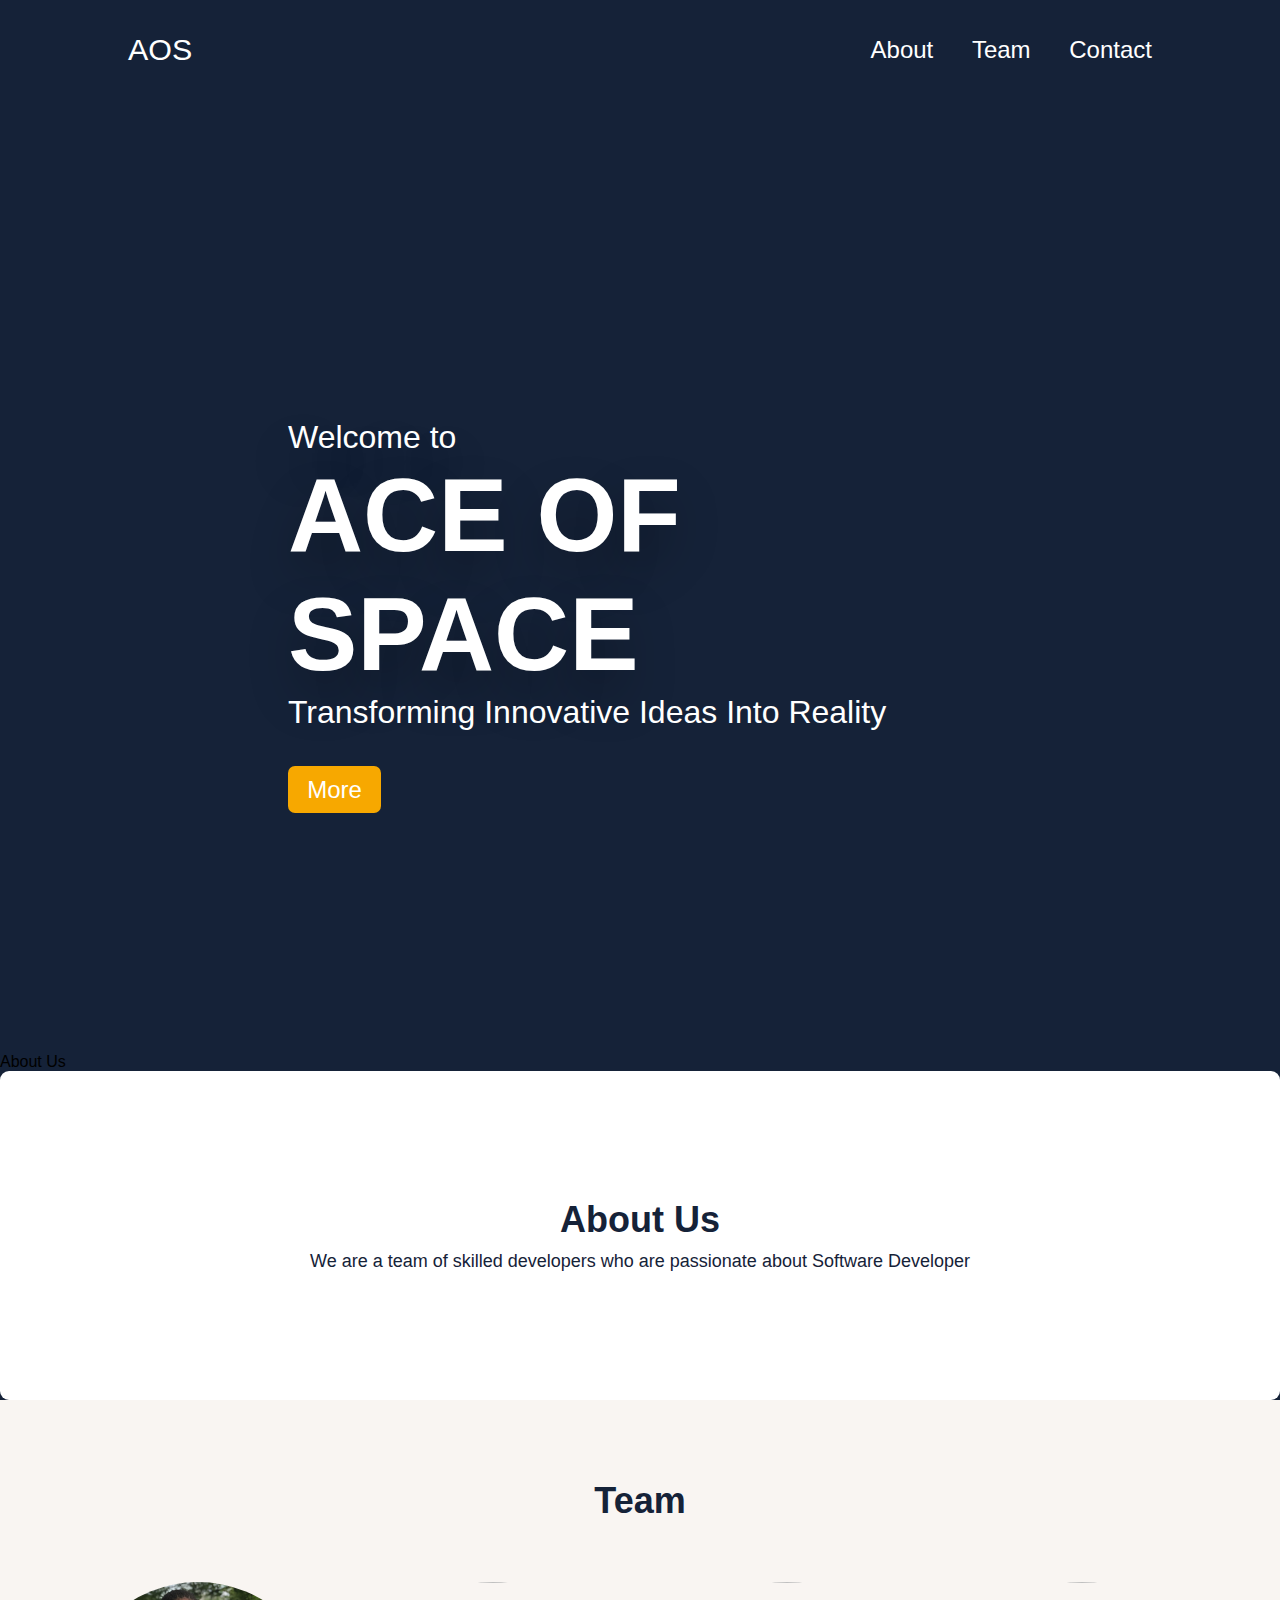
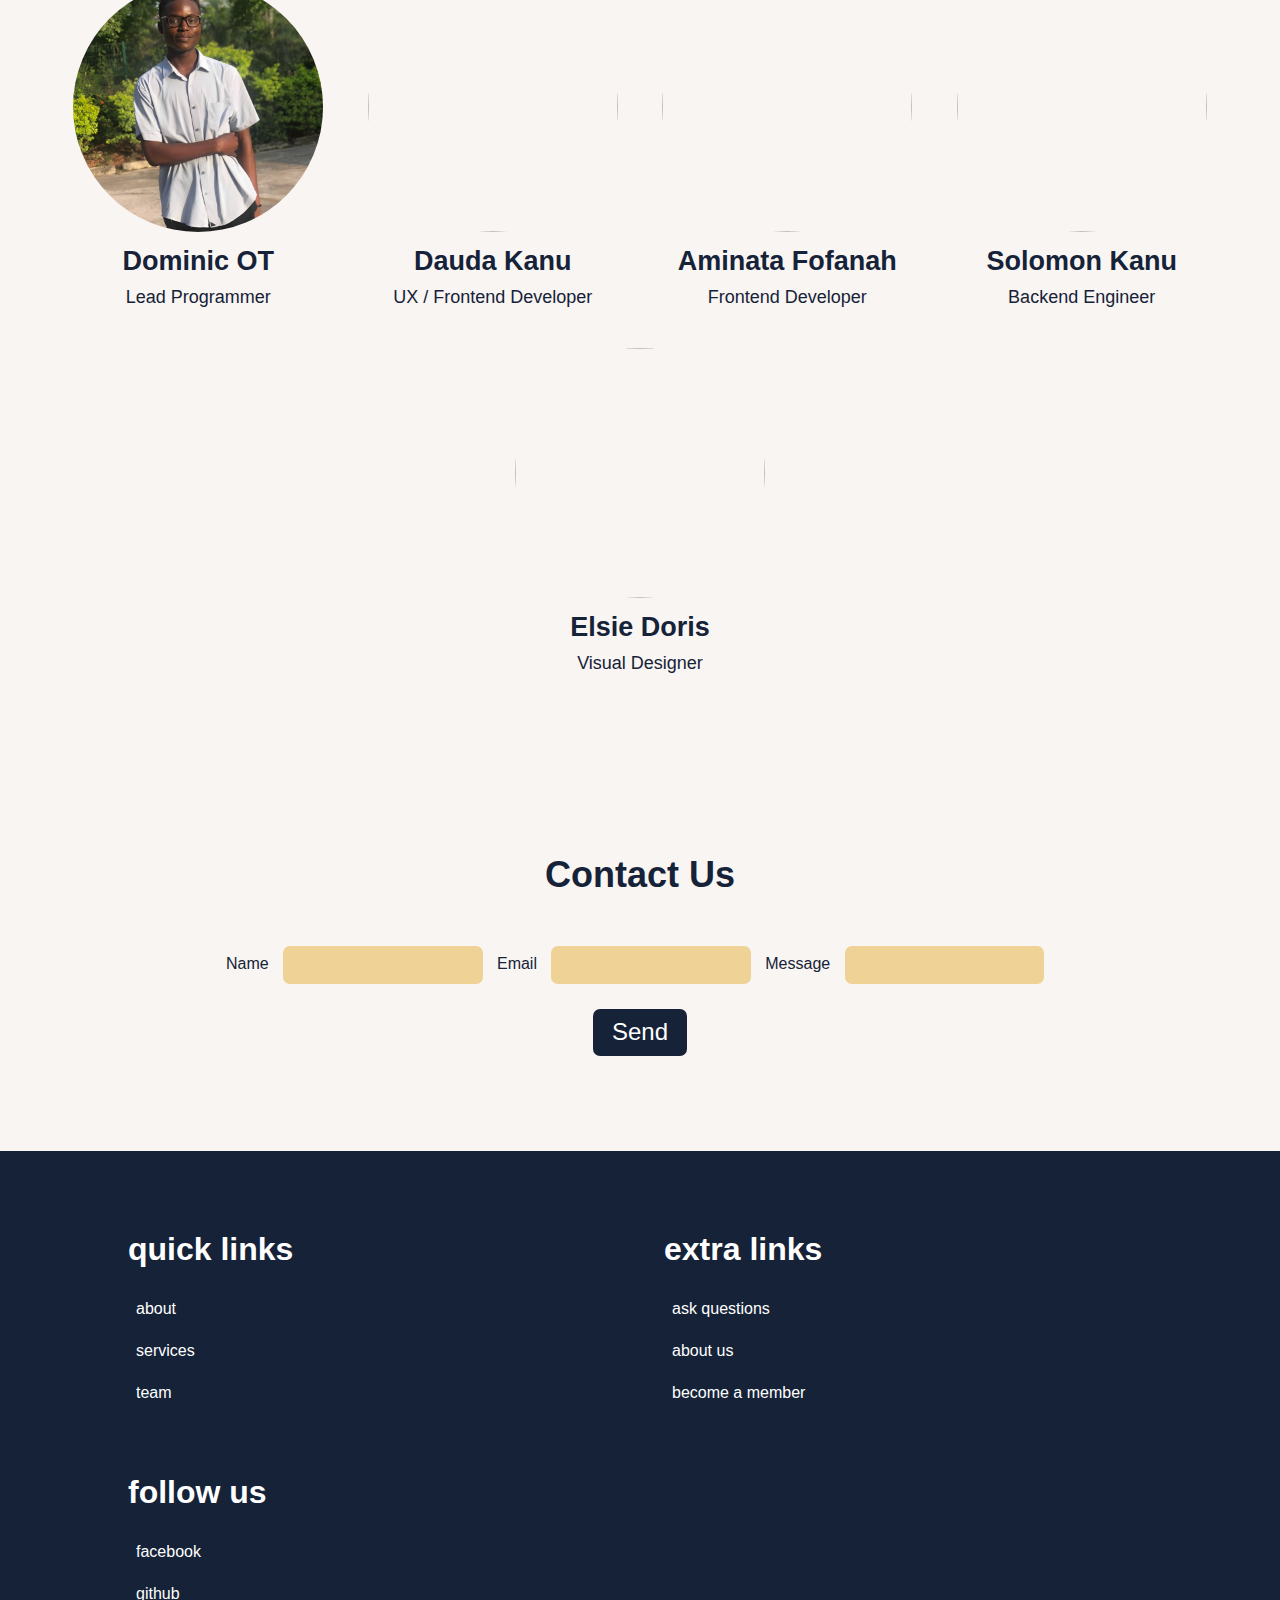
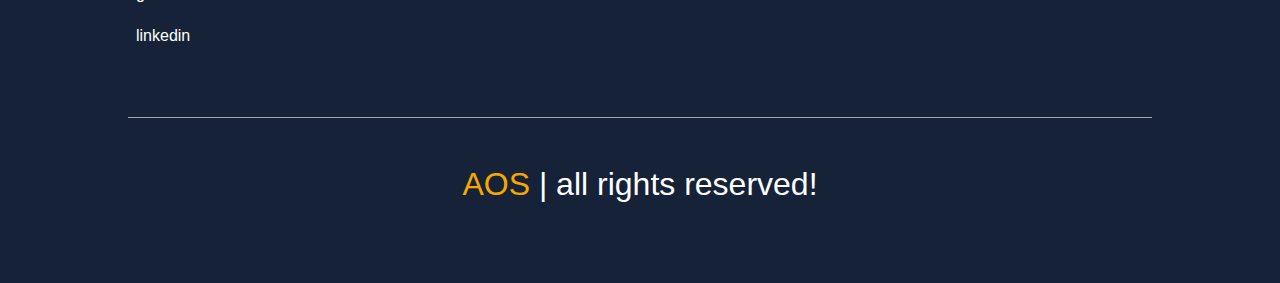
==== commit a52d2d60: "Merge pull request #22 from Aminata237-Fofanah/main" ====
--- a/public/index.html
+++ b/public/index.html
@@ -20,7 +20,7 @@
   
     <nav class="navbar">
       <a href="#about"> About </a>
-      <a href="#services"> Services </a>
+      <!-- <a href="#services"> Services </a> -->
       <a href="#team"> Team </a>
       <a href="#contact"> Contact </a>
     </nav>
@@ -37,13 +37,13 @@
   <section id="intro" style="background:url(images/team.jpeg) no-repeat">
     
     <div class="aos">
-      <p style="text-transform: lowercase;">Welcome to</p>
+      <p> Welcome to</p>
       <h2>Ace of Space</h2>
     </div>
 
     <div class="aos-body">
       <p> Transforming Innovative Ideas Into Reality </p>
-      <a href="#contact" class="btn">More</a>
+      <button href="#contact" class="btn"> More </button>
     </div>
 
   </section>
@@ -52,45 +52,13 @@
 
 <!--   ---------------------------------------------------------------------------------------- -->
   
-  <!-- About Us
+  About Us
   <section id="about">
     <h2>About Us</h2>
-    <p> We are a team of skilled developers bla bla bla </p>
+    <p> We are a team of skilled developers who are passionate about Software Developer </p>
 
-  </section> -->
+  </section>
 
-
-
-<!--   ---------------------------------------------------------------------------------------- -->
-  
-
-  <section id="services">
-    <h2>Services</h2>
-    <ul class="rows">
-      <li>
-        <h3>Web Development</h3>
-        <p>We offer professional web development services tailored to your specific needs.</p>
-      </li>
-      
-      <li>
-        <h3>Search Engine Optimization</h3>
-        <p>Place your web app at the peak of performance and patronization.</p>
-      </li>
-      
-      <li>
-        <h3>Mobile App Development</h3>
-        <p>Get cutting-edge mobile apps for iOS and Android platforms.</p>
-      </li>
-
-      <li>
-        <h3>IoT Services</h3>
-        <p>lorem ipsum dolor sit amet</p>
-      </li>
-
-    </ul>
-    
-    <a href="#contact" class="btn">Contact Us</a>
-  </section>
 
 
 <!--   ---------------------------------------------------------------------------------------- -->
@@ -112,19 +80,19 @@
       </li>
       
       <li>
-        <img src="aminata.jpg" alt="">
+        <img src="images/IMG_5495.jpg" alt="">
         <h3> Aminata Fofanah </h3>
         <p> Frontend Developer </p>
       </li>
       
       <li>
-        <img src="" alt="">
+        <img src="images/solomon.png" alt="">
         <h3> Solomon Kanu </h3>
         <p> Backend Engineer </p>
       </li>
       
       <li>
-        <img src="" alt="">
+        <img src="images/elsie.png" alt="">
         <h3> Elsie Doris </h3>
         <p> Visual Designer </p>
       </li>
@@ -150,25 +118,62 @@
       <input type="text" required>
     </form>
     <button class="btn"> Send </button>
+
     <!-- <p style="text-transform: none;">Alternatively, you can reach us at <a href="mailto:info@example.com">our email which we don't have</a> or call us at <a href="tel:+23234872268">+23234872268</a>.</p> -->
   </section>
 
 
+
+
+
+
+
+
+
+
+
 <!--   ---------------------------------------------------------------------------------------- -->
 
+
+
+<section class="footer">
+
+  <div class="box-container">
+
+    <div class="box">
+      <h3>quick links</h3>
+      <a href="#about"> <i class="fas fa-angle-right"></i> about</a>
+      <a href="#blog"> <i class="fas fa-angle-right"></i> services </a>
+      <a href="#team"> <i class="fas fa-angle-right"></i> team </a>
+    </div>
+
+    <div class="box">
+      <h3>extra links</h3>
+      <a href="#contact"> <i class="fas fa-angle-right"></i> ask questions </a>
+      <a href="#about"> <i class="fas fa-angle-right"></i> about us </a>
+      <a href="aos-membership.html"> <i class="fas fa-angle-right"></i> become a member </a>
+    </div>
+
+
+    <div class="box">
+      <h3>follow us</h3>
+      <a href="#"> <i class="fab fa-facebook-f"></i> facebook </a>
+      <a href="https://github.com/ace-of-space"> <i class="fab fa-github"></i> github </a>
+      <a href="#"> <i class="fab fa-linkedin"></i> linkedin </a>
+    </div>
+
+  </div>
+
+  <div class="credit"> <a href="https://github.com/ace-of-space"> <span> AOS </span> </a> | all rights reserved!
+  </div>
+
+</section>
+
   
-  <!-- Footer -->
-  <footer>
-    <nav>
-      <ul>
-        <li><a href="#about">About</a></li>
-        <li><a href="#services">Services</a></li>
-        <li><a href="#team">Team</a></li>
-        <li><a href="#contact">Contact</a></li>
-      </ul>
-    </nav>
-    <p>&copy; 2023 <a href="https://github.com/ace-of-space">Ace of Space.</a> All rights reserved.</p>
-  </footer>
+
+
+
+
   
 <script src="script.js"></script>
 
--- a/public/styles/styles.css
+++ b/public/styles/styles.css
@@ -37,14 +37,17 @@
   padding-right: 1.2rem;
   padding-top: .6rem;
   padding-bottom: .6rem;
-  border-radius: 7px;
+    border-radius: 7px;
   text-decoration: none;
   font-size: 1.5rem;
+  cursor: pointer; 
+  transition: background-color .3s ease-in-out;
 } 
 
 .btn:hover {
   background-color: transparent;
-  border-color: rgb(247, 168, 0);
+  color: rgb(247, 168, 0);
+  background-color: #fff;
 }
 
 section {
@@ -66,6 +69,12 @@
   justify-content: space-between;
 }
 
+.header .logo:hover {
+  letter-spacing: 15px;
+  transition: .3s ease-in-out;
+  margin-left: 3px;
+}
+
 .header .logo {
   text-transform: capitalize;
   font-size: 1.9rem;
@@ -122,7 +131,6 @@
   font-size: 2rem;
   color: #fff;
   text-shadow: 0 1.5rem 3rem rgba(0,0,0,.3);
-  text-transform: none;
 }
 
 .aos-body {
@@ -163,55 +171,6 @@
 
 
 
-/* services */
-
-#services {
-  display: block;
-
-  background-color: #152238;
-  padding: 80px 20px;
-  text-align: center;
-  color: #fff;
-}
-
-#services h2 {
-  font-size: 36px;
-  margin: 0;
-}
-
-#services ul {
-  display: grid;
-  /* grid-template-columns: 100px 250px 100px 100px; */
-  grid-template-columns: ;
-  column-gap: 30px;
-  list-style: none;
-  padding: 0;
-  margin-top: 40px;
-}
-
-#services li {
-  margin-bottom: 40px;
-}
-
-#services h3 {
-  font-size: 24px;
-  margin: 0;
-}
-
-#services p {
-  margin-top: 10px;
-}
-
-/* #services .cta-button {
-  font-size: .5rem;
-  display: inline-block;
-  padding: 7px 15px;
-  background-color: #f9f5f2;
-  color: #152238;
-  text-decoration: none;
-  border-radius: 5px;
-  margin-top: 20px;
-} */
 
 
 
@@ -243,6 +202,13 @@
   width: 250px;
   height: 250px;
   border-radius: 50%;
+  object-fit: cover;
+  overflow: hidden;
+}
+
+#team img:hover {
+  transition: .2s linear;
+  transform: scale(1.1);
 }
 
 #team h3 {
@@ -251,6 +217,7 @@
 }
 
 #team p {
+  font-size: 18px;
   margin: 0;
 }
 
@@ -291,39 +258,80 @@
   margin: 10px;
 }
 
+
+
+
+
+
+
 #contact button {
   margin: 15px;
   background-color: #152238;
-}
-
-footer {
-  font-size: 1.1rem;
-  padding: 3rem;
-  /* padding-top: 85px;
-  padding-bottom: 35px; */
-  height: 160px;
-  background-color: #152238;
-  color: #fff;
+  transition: background-color .3s ease-in-out;
+}
+
+#contact button:hover {
+  background-color: rgb(247, 168, 0);
+  color: #fff;
+}
+
+
+
+.footer {
+  color: #fff;
+}
+
+.footer .box-container {
+  display: grid;
+  grid-template-columns: repeat(auto-fit, minmax(25rem, 1fr));
+  gap: 3rem;
+}
+
+.footer .box-container .box h3 {
+  color: var(--white);
+  font-size: 2rem;
+  padding-bottom: 2rem;
+}
+
+.footer .box-container .box a {
+  color: var(--light-white);
+  font-size: 1rem;
+  padding-bottom: 1.5rem;
+  display: block;
+  text-transform: lowercase;
+}
+
+.footer .box-container .box a i {
+  color: var(--main-color);
+  padding-right: .5rem;
+  transition: .2s linear;
+}
+
+.footer .box-container .box a:hover i {
+  padding-right: 2rem;
+}
+
+.footer .box-container .box a:hover {
+  color: rgb(247, 168, 0);
+}
+
+.footer .credit {
   text-align: center;
-}
-
-footer nav ul {
-  list-style: none;
-  /* margin: 0; */
-  padding: 0;
-}
-
-footer nav ul li {
-  display: inline-block;
-  margin-right: 10px;
-}
-
-footer nav ul li a {
-  color: #fff;
-  text-decoration: none;
-}
-
-footer p {
-  margin: 15px;
-}
-
+  padding-top: 3rem;
+  margin-top: 3rem;
+  border-top: .1rem solid #fff9;
+  font-size: 2rem;
+}
+
+.footer .credit span {
+  color: rgb(247, 168, 0);
+}
+
+.footer .credit span:hover {
+  color: #fff;
+  letter-spacing: 15px;
+  transition: .3s ease-in-out;
+  margin-left: 3px;
+}
+
+
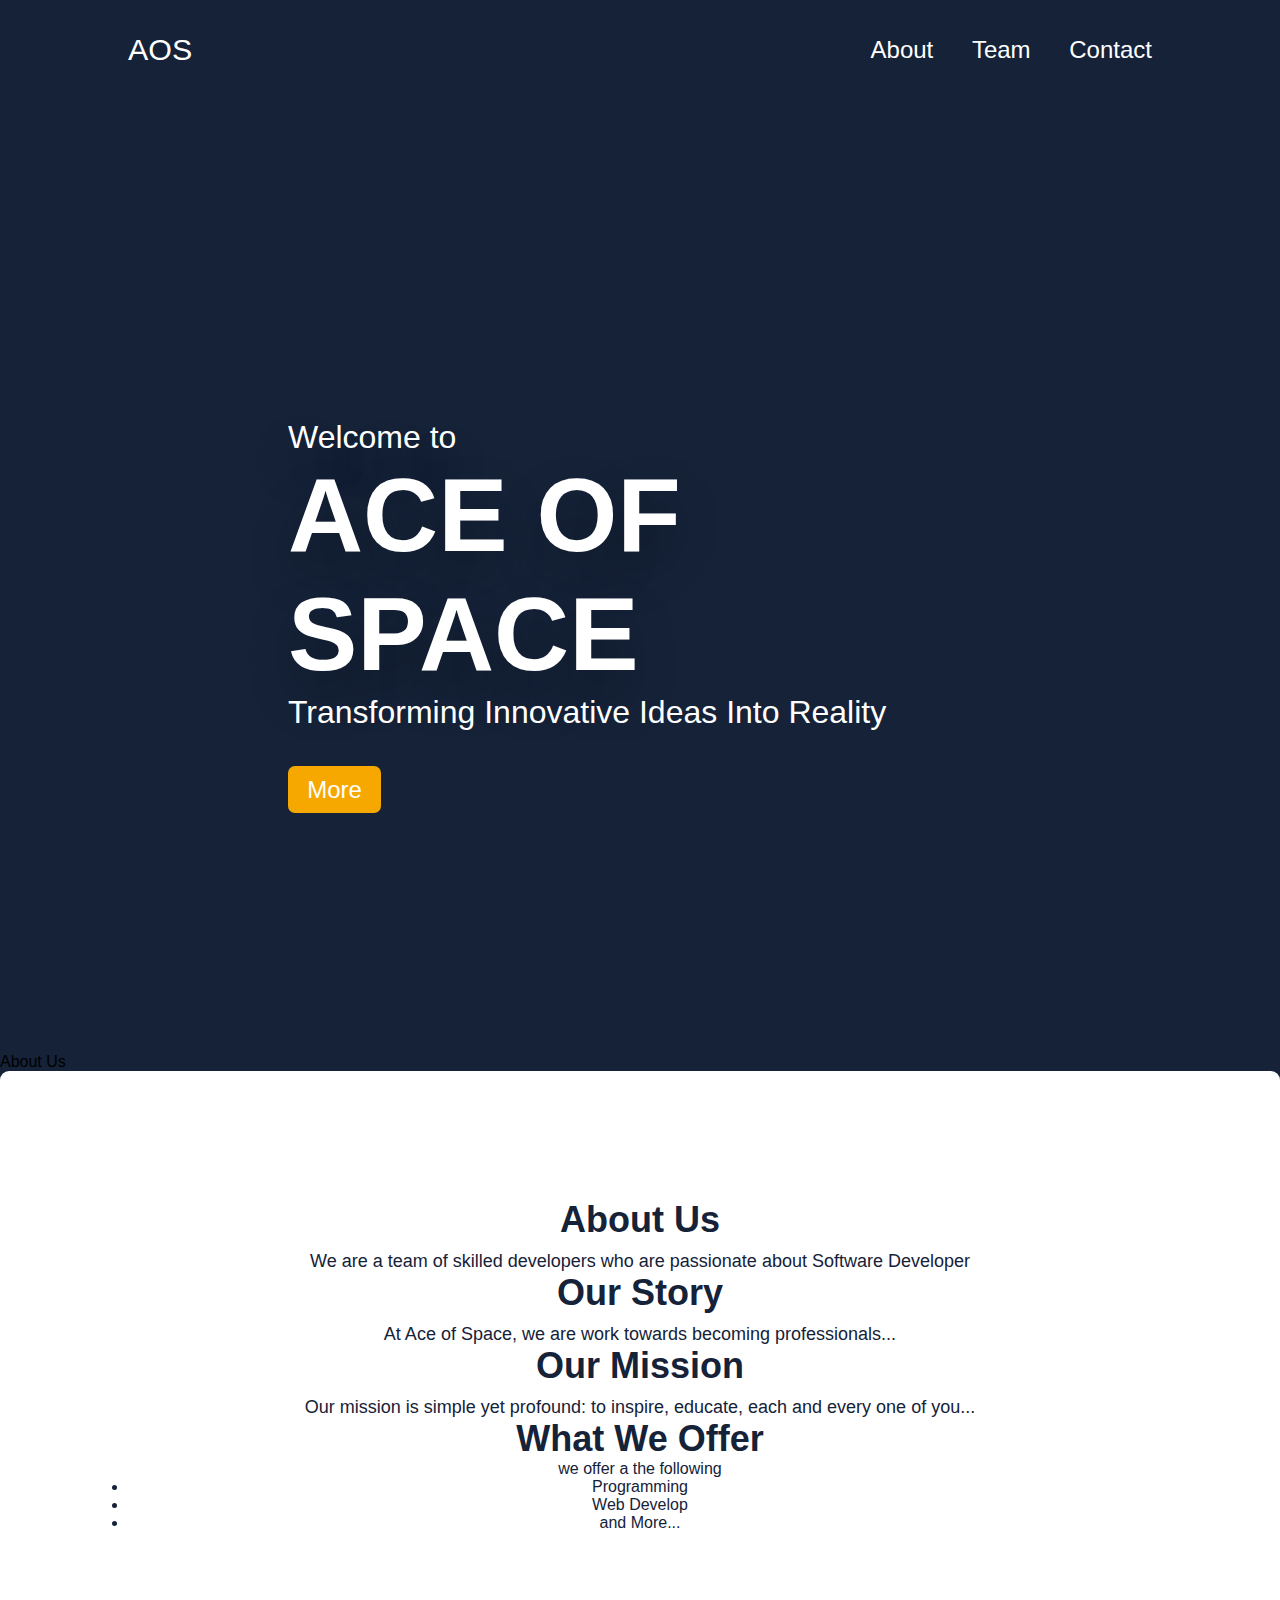
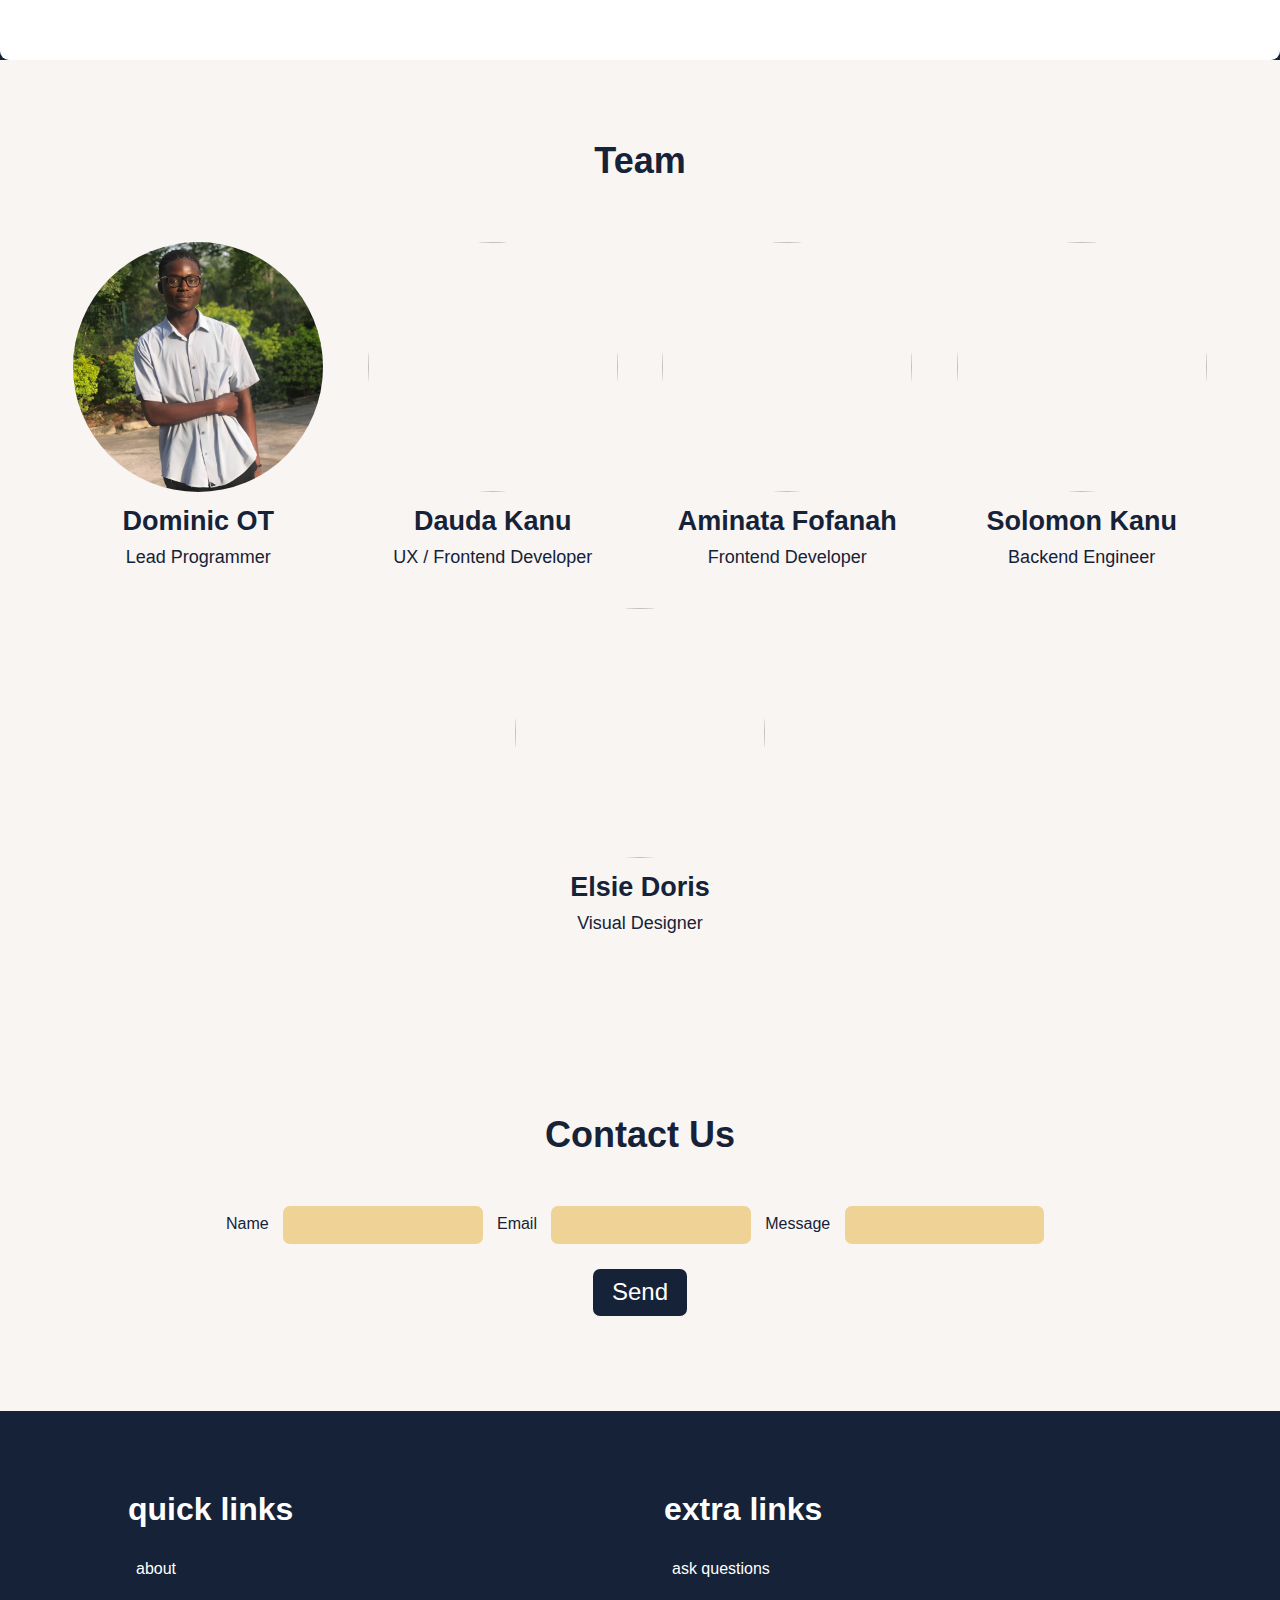
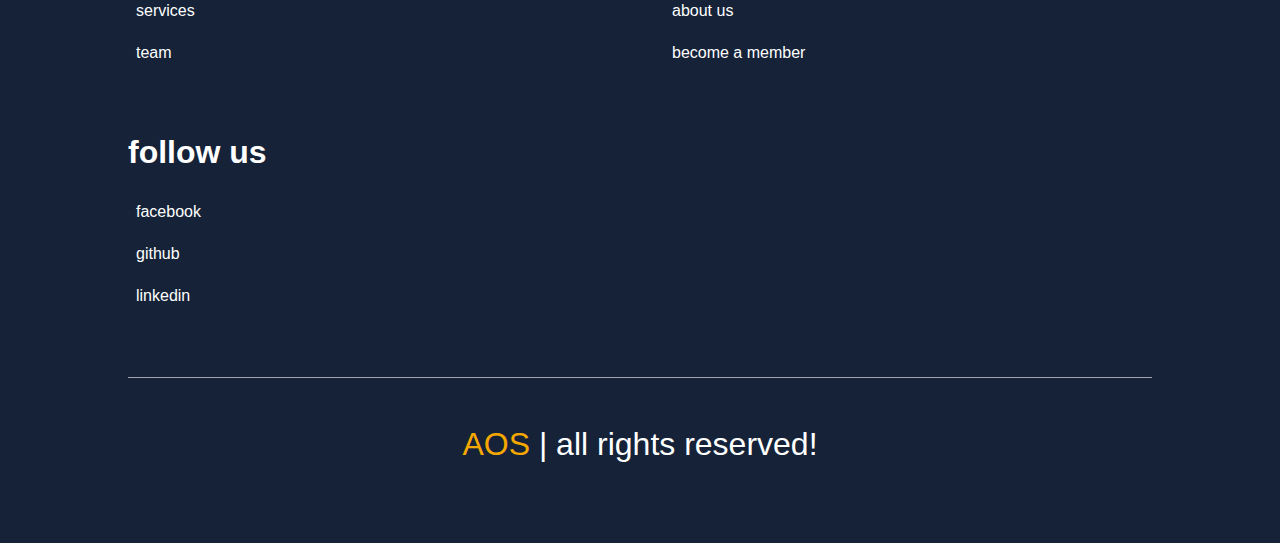
==== commit c4aa80b1: "Update index.html" ====
--- a/public/index.html
+++ b/public/index.html
@@ -57,6 +57,20 @@
     <h2>About Us</h2>
     <p> We are a team of skilled developers who are passionate about Software Developer </p>
 
+                              <!-- DAUDA'S CODE-->
+    <h2>Our Story</h2>
+            <p>At Ace of Space, we are work towards becoming professionals...</p>
+            
+            <h2>Our Mission</h2>
+            <p>Our mission is simple yet profound: to inspire, educate, each and every one of you...</p>
+            
+            <h2>What We Offer</h2>
+                we offer a the following
+                <ul>
+                    <li>Programming</li>
+                    <li>Web Develop</li>
+                    <li>and More...</li>
+                </ul>
   </section>
 
 
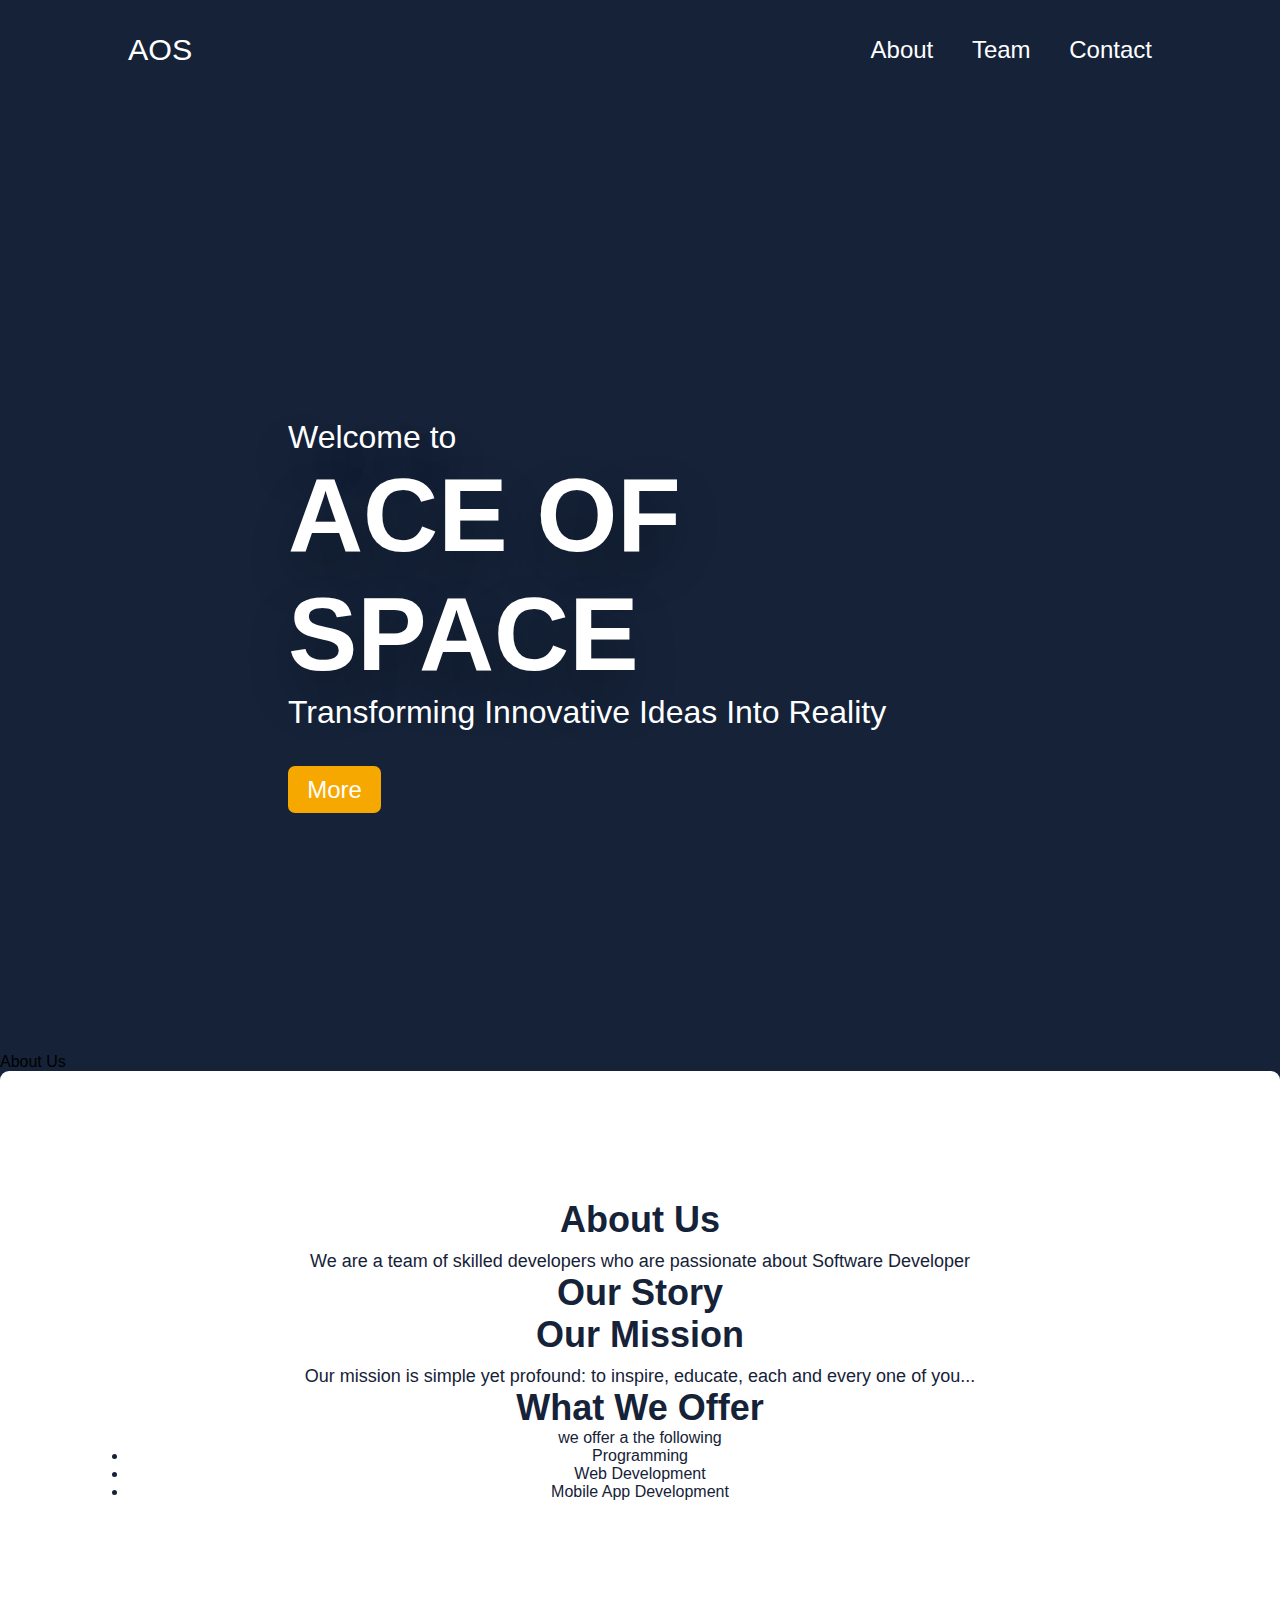
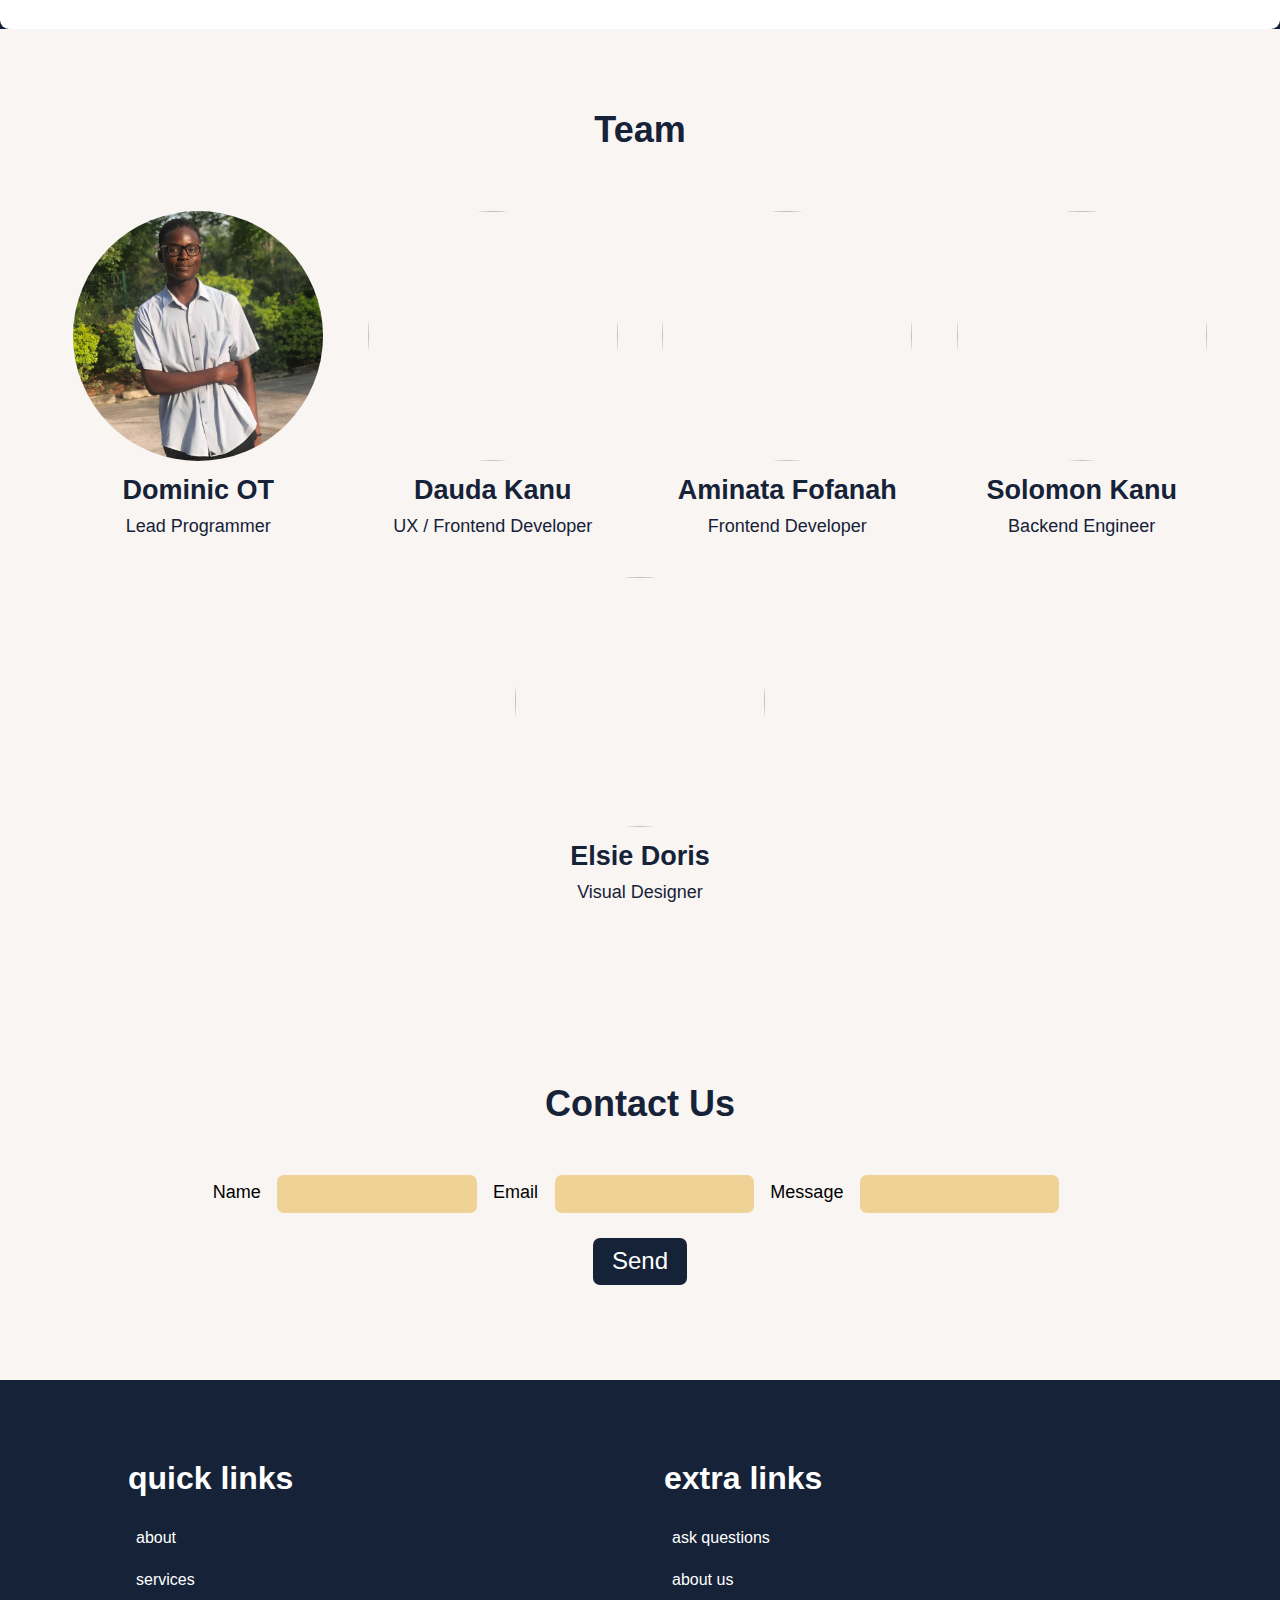
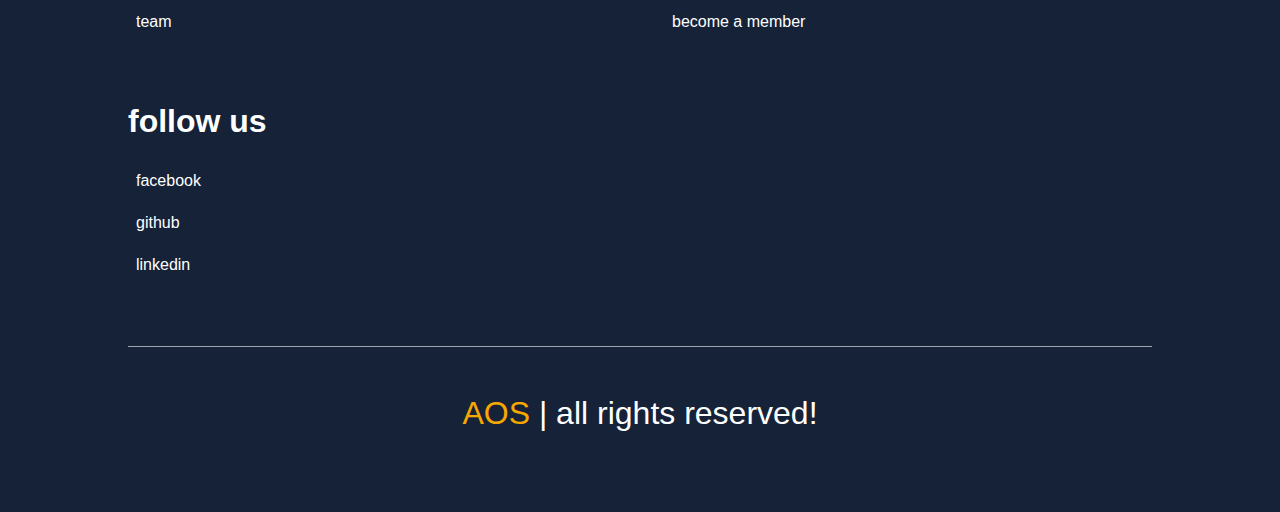
==== commit f7d78516: "Update index.html" ====
--- a/public/index.html
+++ b/public/index.html
@@ -59,7 +59,6 @@
 
                               <!-- DAUDA'S CODE-->
     <h2>Our Story</h2>
-            <p>At Ace of Space, we are work towards becoming professionals...</p>
             
             <h2>Our Mission</h2>
             <p>Our mission is simple yet profound: to inspire, educate, each and every one of you...</p>
@@ -68,8 +67,8 @@
                 we offer a the following
                 <ul>
                     <li>Programming</li>
-                    <li>Web Develop</li>
-                    <li>and More...</li>
+                    <li>Web Development</li>
+                    <li>Mobile App Development</li>
                 </ul>
   </section>
 
--- a/public/styles/styles.css
+++ b/public/styles/styles.css
@@ -41,13 +41,14 @@
   text-decoration: none;
   font-size: 1.5rem;
   cursor: pointer; 
-  transition: background-color .3s ease-in-out;
+  transition: all 0.5s ease-out 0s;
 } 
 
 .btn:hover {
-  background-color: transparent;
   color: rgb(247, 168, 0);
   background-color: #fff;
+  border-radius: 40%;
+  transform: scale(1.1);
 }
 
 section {
@@ -71,11 +72,11 @@
 
 .header .logo:hover {
   letter-spacing: 15px;
-  transition: .3s ease-in-out;
   margin-left: 3px;
 }
 
 .header .logo {
+  transition: .3s ease-out 0s;
   text-transform: capitalize;
   font-size: 1.9rem;
   color: #fff;
@@ -125,6 +126,21 @@
   text-transform: uppercase;
   color: #fff;
   text-shadow: 0 1.5rem 3rem rgba(0,0,0,.3);
+  animation-duration: 3s;
+  animation-name: slidein;
+  /* animation-iteration-count: infinite; */
+}
+
+@keyframes slidein {
+  from {
+    margin-left: 100%;
+    width: 300%;
+  }
+
+  to {
+    margin-left: 0%;
+    width: 100%;
+  }
 }
 
 .aos p {
@@ -223,6 +239,8 @@
 
 
 
+
+
 #contact {
   background-color: #f9f5f2;
   padding: 80px 20px;
@@ -258,6 +276,22 @@
   margin: 10px;
 }
 
+#contact input:focus {
+  background:#fff;
+  color:black;
+  outline:none;
+  border:3px solid #46556d;
+  box-shadow: -5px 5px 15px #152238;
+  border: 1px solid #152238;
+}
+
+label {
+  display: inline-block;
+  /* float:left; */
+  padding: 2px;
+  color: black;
+    font-size: 18px;
+}
 
 
 
@@ -267,12 +301,14 @@
 #contact button {
   margin: 15px;
   background-color: #152238;
-  transition: background-color .3s ease-in-out;
+  transition: all 0.5s ease-out 0s;
 }
 
 #contact button:hover {
   background-color: rgb(247, 168, 0);
   color: #fff;
+  border-radius: 40%;
+  transform: scale(1.1);
 }
 
 
@@ -325,12 +361,12 @@
 
 .footer .credit span {
   color: rgb(247, 168, 0);
+  transition: .3s ease-out 0s;
 }
 
 .footer .credit span:hover {
   color: #fff;
   letter-spacing: 15px;
-  transition: .3s ease-in-out;
   margin-left: 3px;
 }
 
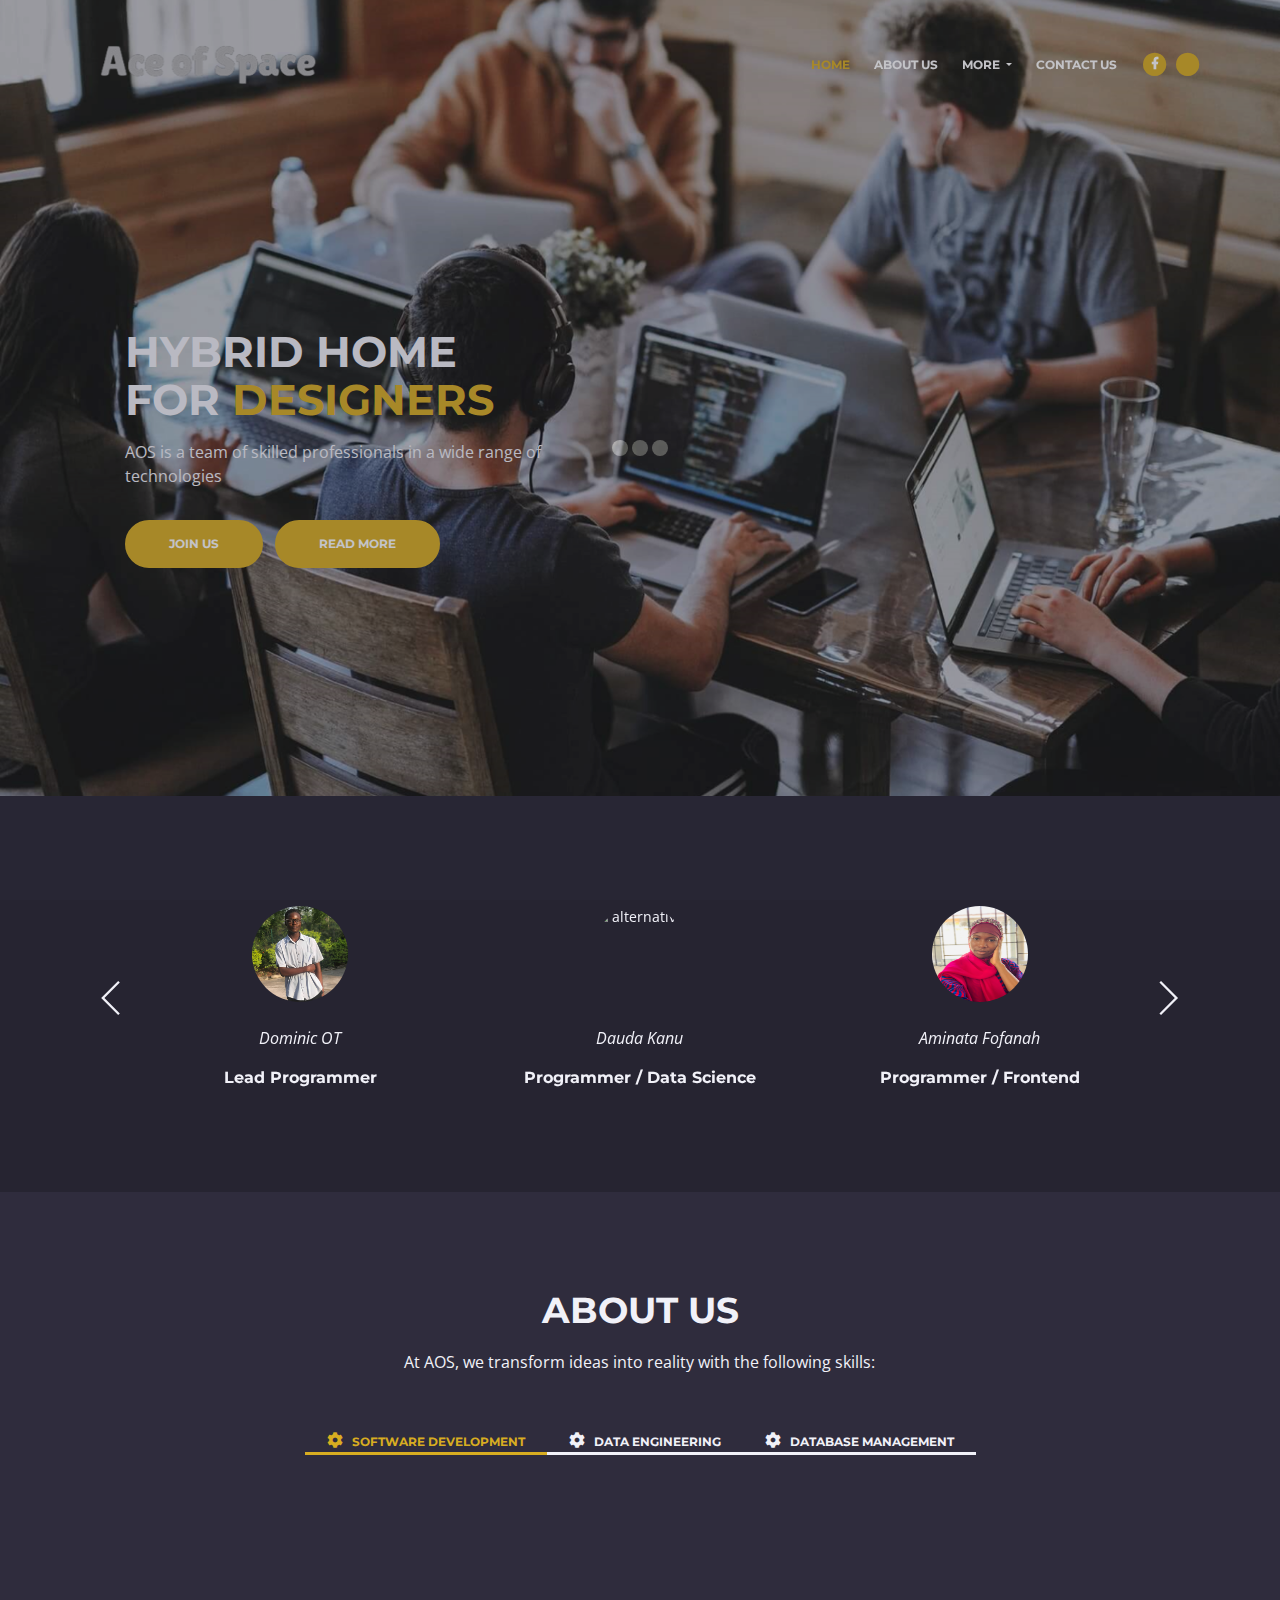
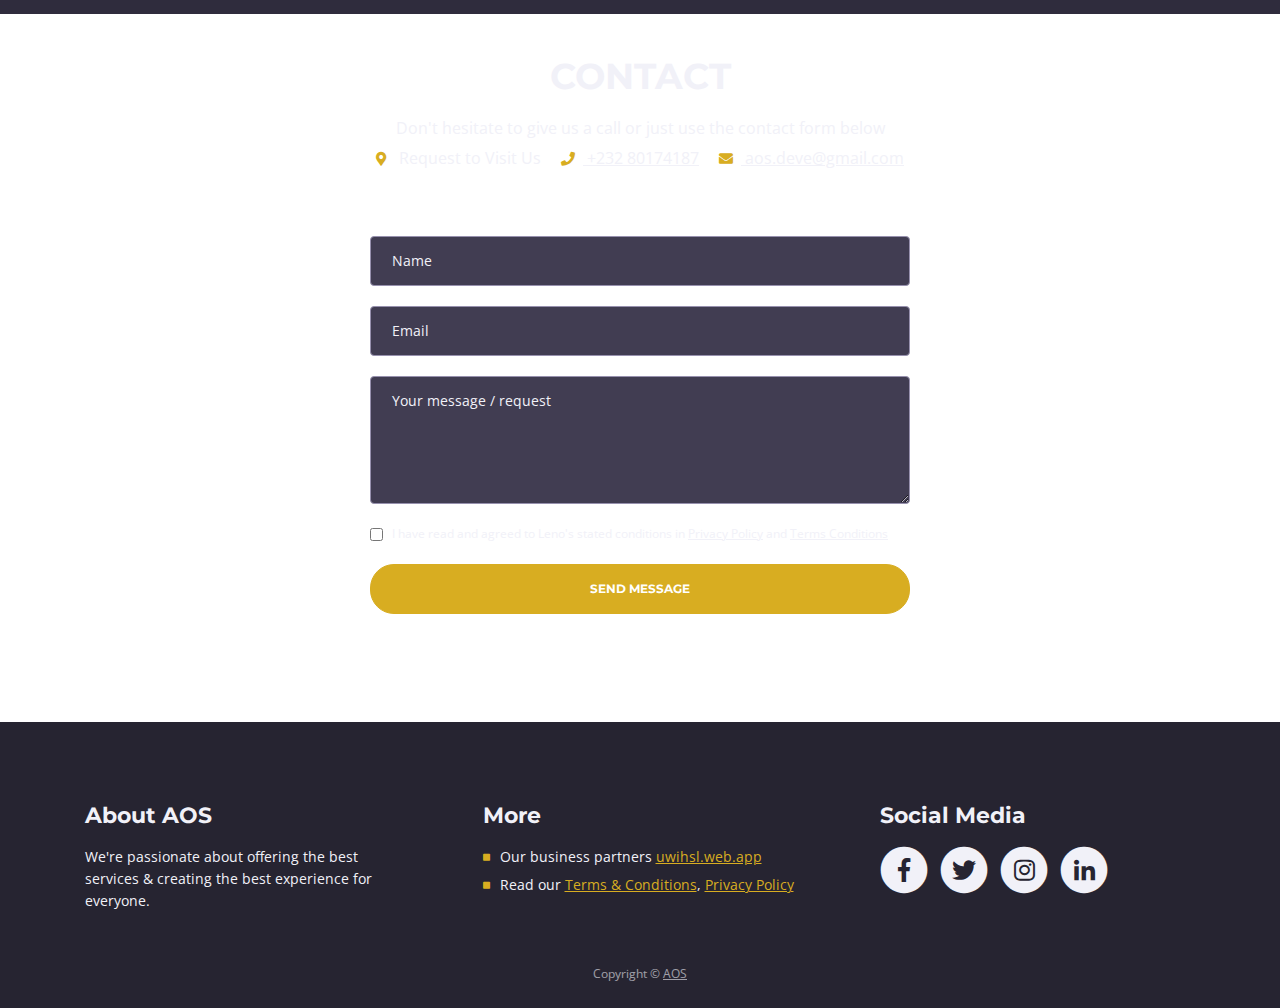
==== commit d88d89a5: "New of Everything (#33)" ====
--- a/public/index.html
+++ b/public/index.html
@@ -1,194 +1,405 @@
-<!DOCTYPE html>
-<html lang="en">
-<head>
-
-  <meta charset="UTF-8">
-  <meta http-equiv="X-UA-Compatible" content="IE=edge">
-  <meta name="viewport" content="width=device-width, initial-scale=1.0">
-
-
-  <title> Ace of Space </title>
-  <link rel="stylesheet" href="styles/styles.css" >
-</head>
-  
-<body>
-
-
-  <section class="header">
-  
-    <a href="index.html" class="logo">AOS</a>
-  
-    <nav class="navbar">
-      <a href="#about"> About </a>
-      <!-- <a href="#services"> Services </a> -->
-      <a href="#team"> Team </a>
-      <a href="#contact"> Contact </a>
-    </nav>
-  
-    <div id="menu-btn" class="fas fa-bars"></div>
-  
-  </section>
-  
-
-<!--   ---------------------------------------------------------------------------------------- -->
-
-  
-<!-- intro -->
-  <section id="intro" style="background:url(images/team.jpeg) no-repeat">
-    
-    <div class="aos">
-      <p> Welcome to</p>
-      <h2>Ace of Space</h2>
-    </div>
-
-    <div class="aos-body">
-      <p> Transforming Innovative Ideas Into Reality </p>
-      <button href="#contact" class="btn"> More </button>
-    </div>
-
-  </section>
-
-
-
-<!--   ---------------------------------------------------------------------------------------- -->
-  
-  About Us
-  <section id="about">
-    <h2>About Us</h2>
-    <p> We are a team of skilled developers who are passionate about Software Developer </p>
-
-                              <!-- DAUDA'S CODE-->
-    <h2>Our Story</h2>
-            
-            <h2>Our Mission</h2>
-            <p>Our mission is simple yet profound: to inspire, educate, each and every one of you...</p>
-            
-            <h2>What We Offer</h2>
-                we offer a the following
-                <ul>
-                    <li>Programming</li>
-                    <li>Web Development</li>
-                    <li>Mobile App Development</li>
-                </ul>
-  </section>
-
-
-
-<!--   ---------------------------------------------------------------------------------------- -->
-  
-  <!-- Team -->
-  <section id="team">
-    <h2>Team</h2>
-    <ul>
-      <li>
-        <a href="https://github.com/dominicOT"><img src="images/dominic.png" alt=""></a>
-        <h3> Dominic OT </h3>
-        <p> Lead Programmer </p>
-      </li>
-      
-      <li>
-        <img src="images/dauda.png" alt="">
-        <h3> Dauda Kanu </h3>
-        <p> UX / Frontend Developer </p>
-      </li>
-      
-      <li>
-        <img src="images/IMG_5495.jpg" alt="">
-        <h3> Aminata Fofanah </h3>
-        <p> Frontend Developer </p>
-      </li>
-      
-      <li>
-        <img src="images/solomon.png" alt="">
-        <h3> Solomon Kanu </h3>
-        <p> Backend Engineer </p>
-      </li>
-      
-      <li>
-        <img src="images/elsie.png" alt="">
-        <h3> Elsie Doris </h3>
-        <p> Visual Designer </p>
-      </li>
-      
-    </ul>
-  </section>
-
-
-  
-<!--   ---------------------------------------------------------------------------------------- -->
-  
-
-<section id="contact">
-    <h2>Contact Us</h2>
-    <form>
-      <label>Name</label>
-      <input type="text" required>
-      
-      <label>Email</label>
-      <input type="email" required>
-      
-      <label>Message</label>
-      <input type="text" required>
-    </form>
-    <button class="btn"> Send </button>
-
-    <!-- <p style="text-transform: none;">Alternatively, you can reach us at <a href="mailto:info@example.com">our email which we don't have</a> or call us at <a href="tel:+23234872268">+23234872268</a>.</p> -->
-  </section>
-
-
-
-
-
-
-
-
-
-
-
-<!--   ---------------------------------------------------------------------------------------- -->
-
-
-
-<section class="footer">
-
-  <div class="box-container">
-
-    <div class="box">
-      <h3>quick links</h3>
-      <a href="#about"> <i class="fas fa-angle-right"></i> about</a>
-      <a href="#blog"> <i class="fas fa-angle-right"></i> services </a>
-      <a href="#team"> <i class="fas fa-angle-right"></i> team </a>
-    </div>
-
-    <div class="box">
-      <h3>extra links</h3>
-      <a href="#contact"> <i class="fas fa-angle-right"></i> ask questions </a>
-      <a href="#about"> <i class="fas fa-angle-right"></i> about us </a>
-      <a href="aos-membership.html"> <i class="fas fa-angle-right"></i> become a member </a>
-    </div>
-
-
-    <div class="box">
-      <h3>follow us</h3>
-      <a href="#"> <i class="fab fa-facebook-f"></i> facebook </a>
-      <a href="https://github.com/ace-of-space"> <i class="fab fa-github"></i> github </a>
-      <a href="#"> <i class="fab fa-linkedin"></i> linkedin </a>
-    </div>
-
-  </div>
-
-  <div class="credit"> <a href="https://github.com/ace-of-space"> <span> AOS </span> </a> | all rights reserved!
-  </div>
-
-</section>
-
-  
-
-
-
-
-  
-<script src="script.js"></script>
-
-</body>
-</html>
+<!DOCTYPE html>
+<html lang="en">
+
+<head>
+    <meta charset="utf-8">
+    <meta name="viewport" content="width=device-width, initial-scale=1, shrink-to-fit=no">
+
+    <!-- Meta Tags -->
+    <meta name="description" content="Ace of Space">
+    <meta name="author" content="Dominic OT">
+
+    <meta property="og:site_name" content="Ace Of Space" />
+    <meta property="og:site" content="" />
+    <meta property="og:title" content="" />
+    <meta property="og:description" content="Ace of Space Dev Team" />
+    <meta property="og:image" content="" />
+    <meta property="og:url" content="" />
+    <meta property="og:type" content="article" />
+
+
+
+    <title> AOS - Home </title>
+
+
+    <link href="https://fonts.googleapis.com/css?family=Montserrat:400,600,700" rel="stylesheet">
+    <link href="https://fonts.googleapis.com/css?family=Open+Sans:400,400i,700,700i" rel="stylesheet">
+    <link href="css/bootstrap.css" rel="stylesheet">
+    <link href="css/fontawesome-all.css" rel="stylesheet">
+    <link href="css/swiper.css" rel="stylesheet">
+    <link href="css/magnific-popup.css" rel="stylesheet">
+    <link href="css/styles.css" rel="stylesheet">
+
+    <link rel="icon" href="ace.png">
+</head>
+
+
+<body data-spy="scroll" data-target=".fixed-top">
+
+    <!-- preloader -->
+    <div class="spinner-wrapper">
+        <div class="spinner">
+            <div class="bounce1"></div>
+            <div class="bounce2"></div>
+            <div class="bounce3"></div>
+        </div>
+    </div>
+
+
+
+
+    <!-- navbar -->
+    <nav class="navbar navbar-expand-md navbar-dark navbar-custom fixed-top">
+        <!-- <a class="navbar-brand logo-text page-scroll" href="index.html"> AOS </a> -->
+
+        <!-- <a class="navbar-brand logo-image" href="index.html"><img src="ace.png" alt="alternative"></a>  -->
+
+        <a class="navbar-brand logo-image" href="index.html"><img src="tx.png" alt="alternative"></a>
+
+        <!-- menu bar toogle - mobile view -->
+        <button class="navbar-toggler" type="button" data-toggle="collapse" data-target="#navbarsExampleDefault"
+            aria-controls="navbarsExampleDefault" aria-expanded="false" aria-label="Toggle navigation">
+            <span class="navbar-toggler-awesome fas fa-bars"></span>
+            <span class="navbar-toggler-awesome fas fa-times"></span>
+        </button>
+        <!-- end mobile view bar -->
+
+        <div class="collapse navbar-collapse" id="navbarsExampleDefault">
+            <ul class="navbar-nav ml-auto">
+                <li class="nav-item">
+                    <a class="nav-link page-scroll" href="#header"> HOME <span class="sr-only">(current)</span></a>
+                </li>
+                <li class="nav-item">
+                    <a class="nav-link page-scroll" href="#features"> ABOUT US </a>
+                </li>
+
+                <li class="nav-item dropdown">
+                    <a class="nav-link dropdown-toggle page-scroll" href="#details" id="navbarDropdown" role="button"
+                        aria-haspopup="true" aria-expanded="false"> MORE </a>
+                    <div class="dropdown-menu" aria-labelledby="navbarDropdown">
+                        <a class="dropdown-item" href="#"><span class="item-text"> TERMS CONDITIONS
+                            </span></a>
+                        <div class="dropdown-items-divide-hr"></div>
+                        <a class="dropdown-item" href="#"><span class="item-text"> PRIVACY POLICY
+                            </span></a>
+                    </div>
+                </li>
+
+                <li class="nav-item">
+                    <a class="nav-link page-scroll" href="#contact"> CONTACT US </a>
+                </li>
+            </ul>
+            <span class="nav-item social-icons">
+                <span class="fa-stack">
+                    <a href="#your-link">
+                        <i class="fas fa-circle fa-stack-2x"></i>
+                        <i class="fab fa-facebook-f fa-stack-1x"></i>
+                    </a>
+                </span>
+                <span class="fa-stack">
+                    <a href="#your-link">
+                        <i class="fas fa-circle fa-stack-2x"></i>
+                        <i class="fab fa-X fa-stack-1x"></i>
+                    </a>
+                </span>
+            </span>
+        </div>
+    </nav>
+    
+
+
+
+    <header id="header" class="header">
+        <div class="header-content">
+            <div class="container">
+                <div class="row">
+                    <div class="col-lg-6">
+                        <div class="text-container">
+                            <h1> HYBRID HOME <br> FOR <span id="js-rotating"> DESIGNERS, ENGINEERS, DEVELOPERS,
+                                    PROGRMMERS </span></h1>
+                            <p class="p-large"> AOS is a team of skilled professionals in a wide range of technologies
+                            </p>
+
+                            <a class="btn-solid-lg page-scroll" href="#https://bit.ly/join-aos"> JOIN US </a>
+                            <a class="btn-solid-lg page-scroll" href="https://bit.ly/aos-docs"> READ MORE </a>
+                        </div>
+                    </div>
+                    <div class="col-lg-6">
+                        <div class="image-container">
+                            <!-- <img class="img-fluid" src="images/header-iphone.png" alt="alternative"> -->
+                        </div>
+                    </div>
+                </div>
+            </div>
+        </div>
+    </header>
+
+
+
+    <!-- Team -->
+    <div class="slider-1">
+        <div class="container">
+            <div class="row">
+                <div class="col-lg-12">
+
+                    <!-- Card Slider -->
+                    <div class="slider-container">
+                        <div class="swiper-container card-slider">
+                            <div class="swiper-wrapper">
+
+                                <!-- Slide -->
+                                <div class="swiper-slide">
+                                    <div class="card">
+                                        <img class="card-image" src="images/dominic.png" alt="alternative">
+                                        <div class="card-body">
+                                            <p class="testimonial-text"> Dominic OT </p>
+                                            <p class="testimonial-author"> Lead Programmer</p>
+                                        </div>
+                                    </div>
+                                </div> <!-- end of swiper-slide -->
+                                <!-- end of slide -->
+
+                                <!-- Slide -->
+                                <div class="swiper-slide">
+                                    <div class="card">
+                                        <img class="card-image" src="images/dauda.png" alt="alternative">
+                                        <div class="card-body">
+                                            <p class="testimonial-text"> Dauda Kanu </p>
+                                            <p class="testimonial-author"> Programmer / Data Science </p>
+                                        </div>
+                                    </div>
+                                </div>
+
+
+                                <!-- Slide -->
+                                <div class="swiper-slide">
+                                    <div class="card">
+                                        <img class="card-image" src="images/aminata.jpg" alt="alternative">
+                                        <div class="card-body">
+                                            <p class="testimonial-text"> Aminata Fofanah </p>
+                                            <p class="testimonial-author"> Programmer / Frontend </p>
+                                        </div>
+                                    </div>
+                                </div>
+
+
+
+                                <div class="swiper-slide">
+                                    <div class="card">
+                                        <img class="card-image" src="images/solomon.png" alt="alternative">
+                                        <div class="card-body">
+                                            <p class="testimonial-text"> Solomon Kanu </p>
+                                            <p class="testimonial-author"> Programmer / Backend </p>
+                                        </div>
+                                    </div>
+                                </div>
+
+
+
+                            </div>
+
+                            <!-- nav arrow -->
+                            <div class="swiper-button-next"></div>
+                            <div class="swiper-button-prev"></div>
+
+
+                        </div>
+                    </div>
+
+
+                </div>
+            </div>
+        </div>
+    </div>
+
+
+
+
+    <!-- about us -->
+    <div id="features" class="tabs">
+        <div class="container">
+            <div class="row">
+                <div class="col-lg-12">
+                    <h2> ABOUT US </h2>
+                    <div class="p-heading p-large"> At AOS, we transform ideas into reality with the following skills:
+                    </div>
+                </div>
+            </div>
+            <div class="row">
+
+                <!-- Tabs Links -->
+                <ul class="nav nav-tabs" id="lenoTabs" role="tablist">
+                    <li class="nav-item">
+                        <a class="nav-link active" id="nav-tab-1" data-toggle="tab" role="tab" aria-controls="tab-1"
+                            aria-selected="true"><i class="fas fa-cog"></i> SOFTWARE DEVELOPMENT</a>
+                    </li>
+                    <li class="nav-item">
+                        <a class="nav-link" id="nav-tab-2" data-toggle="tab" role="tab" aria-controls="tab-2"
+                            aria-selected="false"><i class="fas fa-cog"></i> DATA ENGINEERING </a>
+                    </li>
+                    <li class="nav-item">
+                        <a class="nav-link" id="nav-tab-3" data-toggle="tab" role="tab" aria-controls="tab-3"
+                            aria-selected="false"><i class="fas fa-cog"></i> DATABASE MANAGEMENT </a>
+                    </li>
+                </ul>
+                <!-- end of tabs links -->
+
+
+
+
+
+
+            </div>
+        </div>
+    </div>
+
+
+
+
+    <!-- Contact -->
+    <div id="contact" class="form">
+        <div class="container">
+            <div class="row">
+                <div class="col-lg-12">
+                    <h2>CONTACT</h2>
+                    <ul class="list-unstyled li-space-lg">
+                        <li class="address">Don't hesitate to give us a call or just use the contact form below</li>
+                        <li><i class="fas fa-map-marker-alt"></i> Request to Visit Us </li>
+                        <li><i class="fas fa-phone"></i><a class="blue" href="tel:23280174187"> +232 80174187 </a></li>
+                        <li><i class="fas fa-envelope"></i><a class="blue" href="mailto:aos.deve@gmail.com">
+                                aos.deve@gmail.com</a></li>
+                    </ul>
+                </div>
+            </div>
+            <div class="row">
+                <div class="col-lg-6 offset-lg-3">
+
+                    <!-- Contact Form -->
+                    <form id="contactForm" data-toggle="validator" data-focus="false">
+                        <div class="form-group">
+                            <input type="text" class="form-control-input" id="cname" required>
+                            <label class="label-control" for="cname">Name</label>
+                            <div class="help-block with-errors"></div>
+                        </div>
+                        <div class="form-group">
+                            <input type="email" class="form-control-input" id="cemail" required>
+                            <label class="label-control" for="cemail">Email</label>
+                            <div class="help-block with-errors"></div>
+                        </div>
+                        <div class="form-group">
+                            <textarea class="form-control-textarea" id="cmessage" required></textarea>
+                            <label class="label-control" for="cmessage"> Your message / request </label>
+                            <div class="help-block with-errors"></div>
+                        </div>
+                        <div class="form-group checkbox">
+                            <input type="checkbox" id="cterms" value="Agreed-to-Terms" required> I have read and agreed to
+                            Leno's stated conditions in <a href="#">Privacy Policy</a> and <a
+                                href="#">Terms Conditions</a>
+                            <div class="help-block with-errors"></div>
+                        </div>
+                        <div class="form-group">
+                            <button type="submit" class="form-control-submit-button"> SEND MESSAGE </button>
+                        </div>
+                        <div class="form-message">
+                            <div id="cmsgSubmit" class="h3 text-center hidden"></div>
+                        </div>
+                    </form>
+
+
+                </div>
+            </div>
+        </div>
+    </div>
+
+
+
+    <!-- Footer -->
+    <div class="footer">
+        <div class="container">
+            <div class="row">
+                <div class="col-md-4">
+                    <div class="footer-col">
+                        <h4> About AOS </h4>
+                        <p>We're passionate about offering the best services & creating the best experience for
+                            everyone. </p>
+                    </div>
+                </div> <!-- end of col -->
+                <div class="col-md-4">
+                    <div class="footer-col middle">
+                        <h4> More </h4>
+                        <ul class="list-unstyled li-space-lg">
+                            <li class="media">
+                                <i class="fas fa-square"></i>
+                                <div class="media-body">Our business partners <a class="turquoise"
+                                        href="https://uwihsl.web.app">uwihsl.web.app</a></div>
+                            </li>
+                            <li class="media">
+                                <i class="fas fa-square"></i>
+                                <div class="media-body">Read our <a class="turquoise" href="#">Terms
+                                        & Conditions</a>, <a class="turquoise" href="#">Privacy
+                                        Policy</a></div>
+                            </li>
+                        </ul>
+                    </div>
+                </div> <!-- end of col -->
+                <div class="col-md-4">
+                    <div class="footer-col last">
+                        <h4>Social Media</h4>
+                        <span class="fa-stack">
+                            <a href="https://facebook.com/ace-of-space">
+                                <i class="fas fa-circle fa-stack-2x"></i>
+                                <i class="fab fa-facebook-f fa-stack-1x"></i>
+                            </a>
+                        </span>
+                        <span class="fa-stack">
+                            <a href="https://twitter.com/aos">
+                                <i class="fas fa-circle fa-stack-2x"></i>
+                                <i class="fab fa-twitter fa-stack-1x"></i>
+                            </a>
+                        </span>
+                        <span class="fa-stack">
+                            <a href="#your-link">
+                                <i class="fas fa-circle fa-stack-2x"></i>
+                                <i class="fab fa-instagram fa-stack-1x"></i>
+                            </a>
+                        </span>
+                        <span class="fa-stack">
+                            <a href="#your-link">
+                                <i class="fas fa-circle fa-stack-2x"></i>
+                                <i class="fab fa-linkedin-in fa-stack-1x"></i>
+                            </a>
+                        </span>
+                    </div>
+                </div>
+            </div> 
+        </div>
+    </div>
+    
+
+
+    <!-- Copyright -->
+    <div class="copyright">
+        <div class="container">
+            <div class="row">
+                <div class="col-lg-12">
+                    <p class="p-small">Copyright © <a href="https://ace-of-space.web.app"> AOS </a></p>
+                </div> <!-- end of col -->
+            </div> <!-- enf of row -->
+        </div> <!-- end of container -->
+    </div> <!-- end of copyright -->
+    <!-- end of copyright -->
+
+
+    <!-- Scripts -->
+    <script src="js/jquery.min.js"></script> <!-- jQuery for Bootstrap's JavaScript plugins -->
+    <script src="js/popper.min.js"></script> <!-- Popper tooltip library for Bootstrap -->
+    <script src="js/bootstrap.min.js"></script> <!-- Bootstrap framework -->
+    <script src="js/jquery.easing.min.js"></script> <!-- jQuery Easing for smooth scrolling between anchors -->
+    <script src="js/swiper.min.js"></script> <!-- Swiper for image and text sliders -->
+    <script src="js/jquery.magnific-popup.js"></script> <!-- Magnific Popup for lightboxes -->
+    <script src="js/morphext.min.js"></script> <!-- Morphtext rotating text in the header -->
+    <script src="js/validator.min.js"></script> <!-- Validator.js - Bootstrap plugin that validates forms -->
+    <script src="js/scripts.js"></script> <!-- Custom scripts -->
+</body>
+
+</html>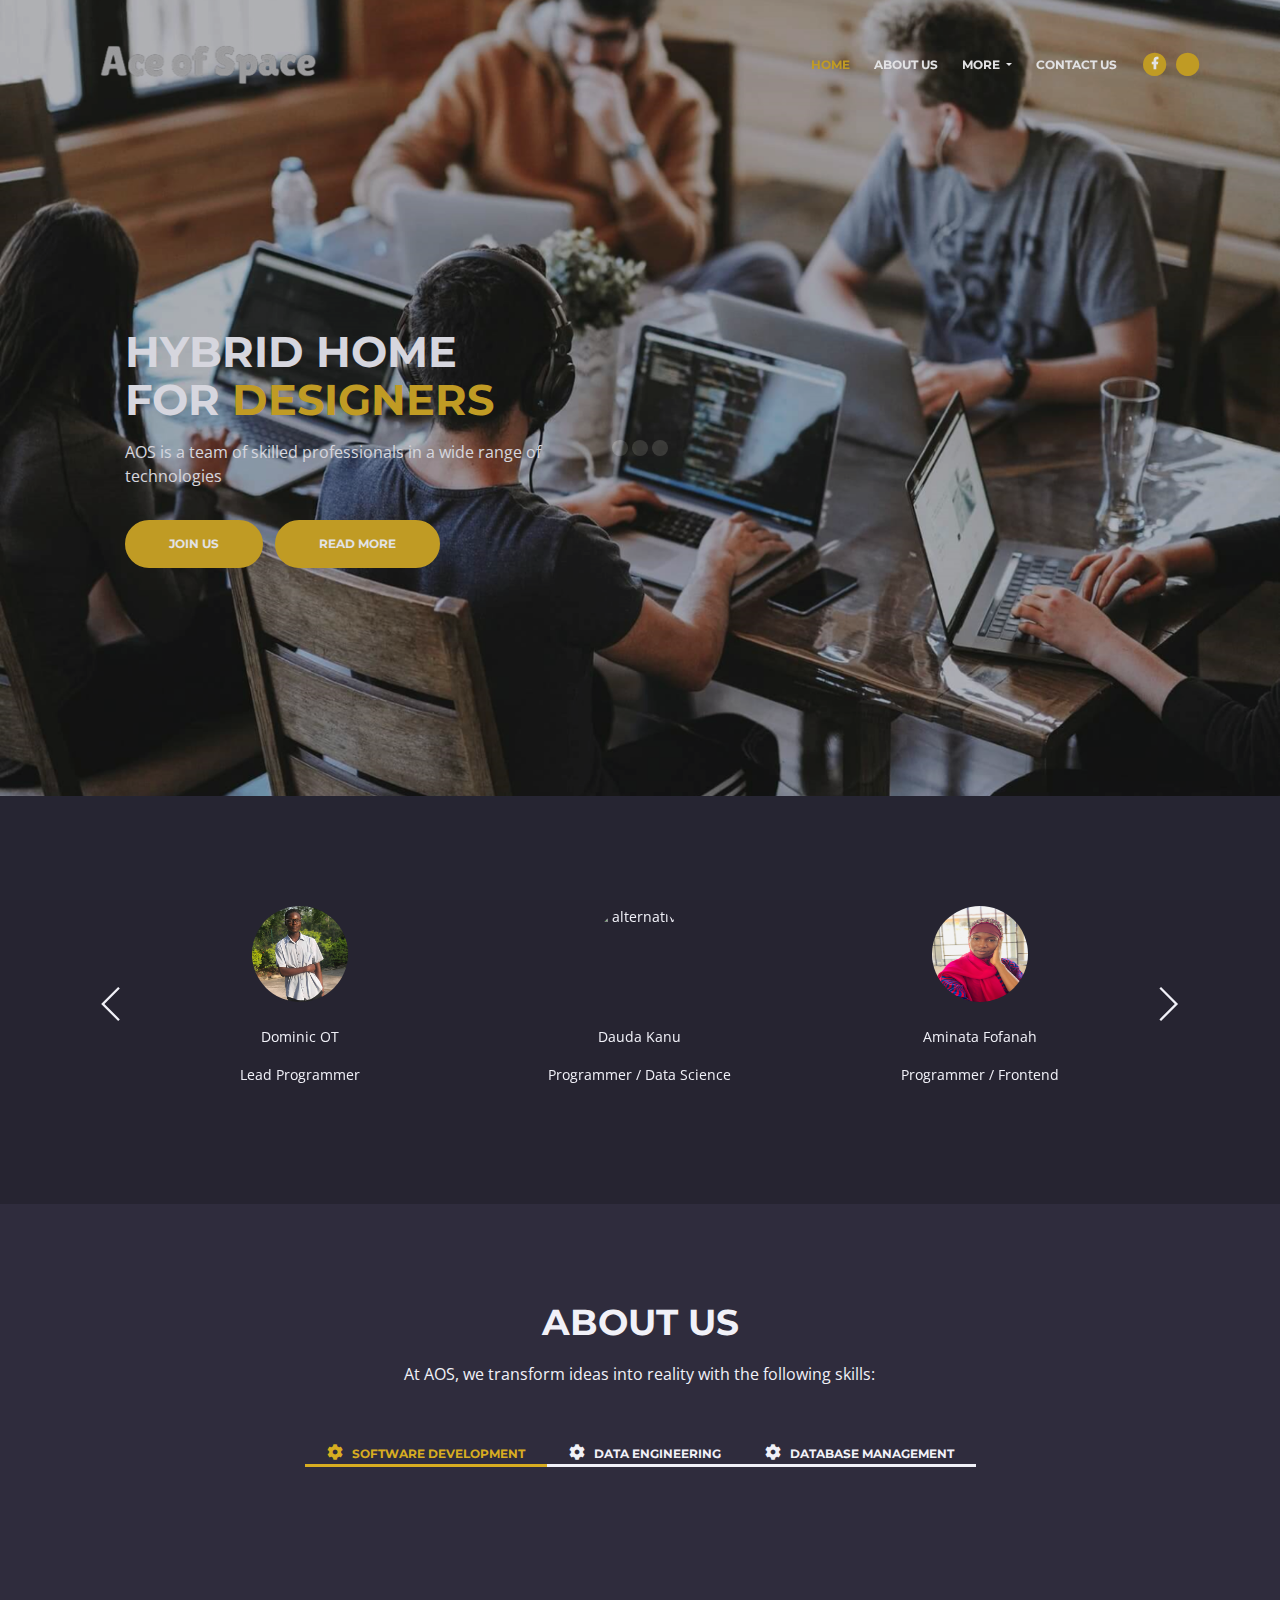
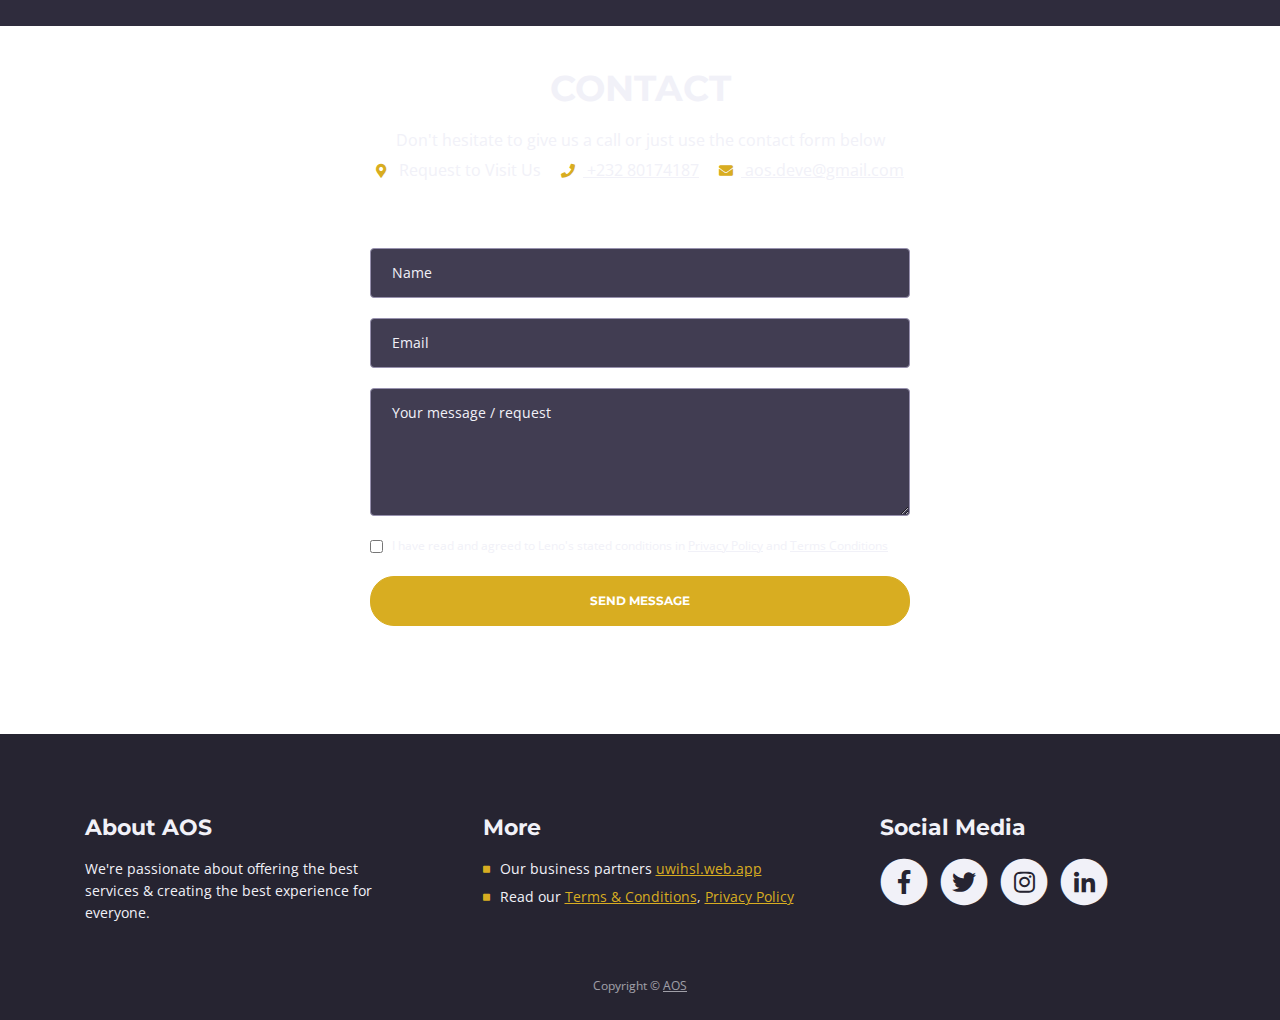
==== commit 5cede808: "Add files via upload" ====
--- a/public/index.html
+++ b/public/index.html
@@ -152,8 +152,8 @@
                                     <div class="card">
                                         <img class="card-image" src="images/dominic.png" alt="alternative">
                                         <div class="card-body">
-                                            <p class="testimonial-text"> Dominic OT </p>
-                                            <p class="testimonial-author"> Lead Programmer</p>
+                                            <p class="dev-text"> Dominic OT </p>
+                                            <p class="dev-author"> Lead Programmer</p>
                                         </div>
                                     </div>
                                 </div> <!-- end of swiper-slide -->
@@ -164,8 +164,8 @@
                                     <div class="card">
                                         <img class="card-image" src="images/dauda.png" alt="alternative">
                                         <div class="card-body">
-                                            <p class="testimonial-text"> Dauda Kanu </p>
-                                            <p class="testimonial-author"> Programmer / Data Science </p>
+                                            <p class="dev-text"> Dauda Kanu </p>
+                                            <p class="dev-author"> Programmer / Data Science </p>
                                         </div>
                                     </div>
                                 </div>
@@ -176,8 +176,8 @@
                                     <div class="card">
                                         <img class="card-image" src="images/aminata.jpg" alt="alternative">
                                         <div class="card-body">
-                                            <p class="testimonial-text"> Aminata Fofanah </p>
-                                            <p class="testimonial-author"> Programmer / Frontend </p>
+                                            <p class="dev-text"> Aminata Fofanah </p>
+                                            <p class="dev-author"> Programmer / Frontend </p>
                                         </div>
                                     </div>
                                 </div>
@@ -188,8 +188,8 @@
                                     <div class="card">
                                         <img class="card-image" src="images/solomon.png" alt="alternative">
                                         <div class="card-body">
-                                            <p class="testimonial-text"> Solomon Kanu </p>
-                                            <p class="testimonial-author"> Programmer / Backend </p>
+                                            <p class="dev-text"> Solomon Kanu </p>
+                                            <p class="dev-author"> Programmer / Backend </p>
                                         </div>
                                     </div>
                                 </div>
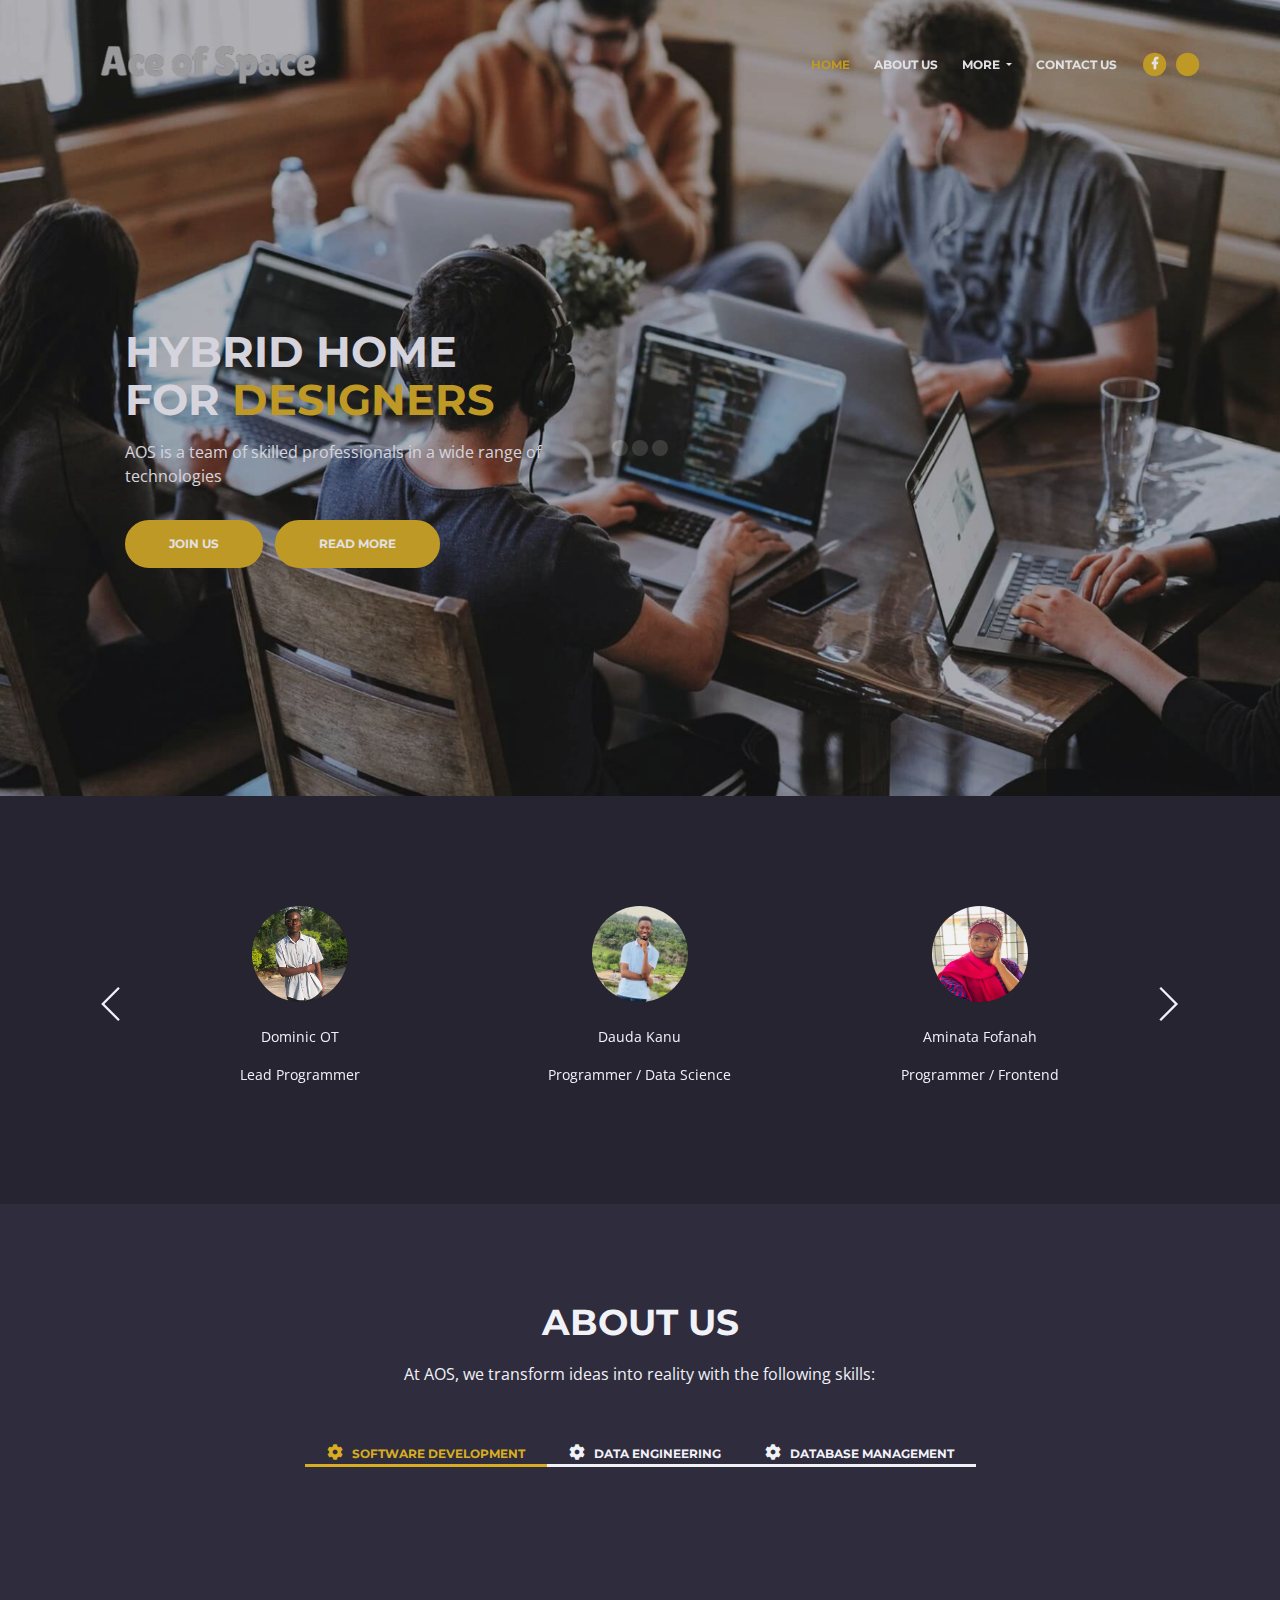
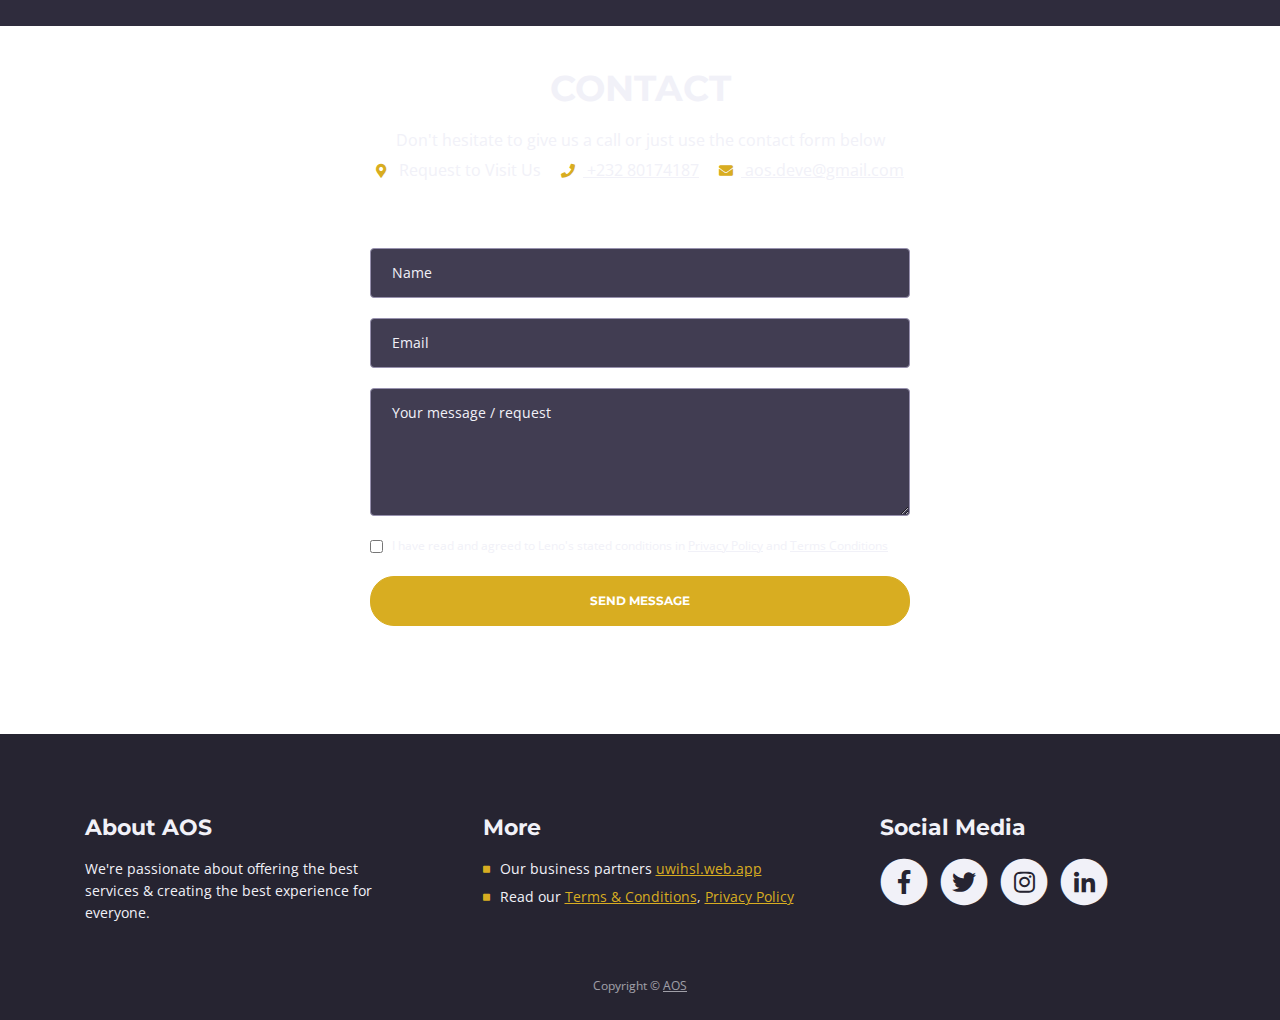
==== commit 7c20b5c6: "PNG pic" ====
--- a/public/index.html
+++ b/public/index.html
@@ -189,7 +189,7 @@
                                         <img class="card-image" src="images/solomon.png" alt="alternative">
                                         <div class="card-body">
                                             <p class="dev-text"> Solomon Kanu </p>
-                                            <p class="dev-author"> Programmer / Backend </p>
+                                            <p class="dev-author"> Programmer / Frontend</p>
                                         </div>
                                     </div>
                                 </div>
